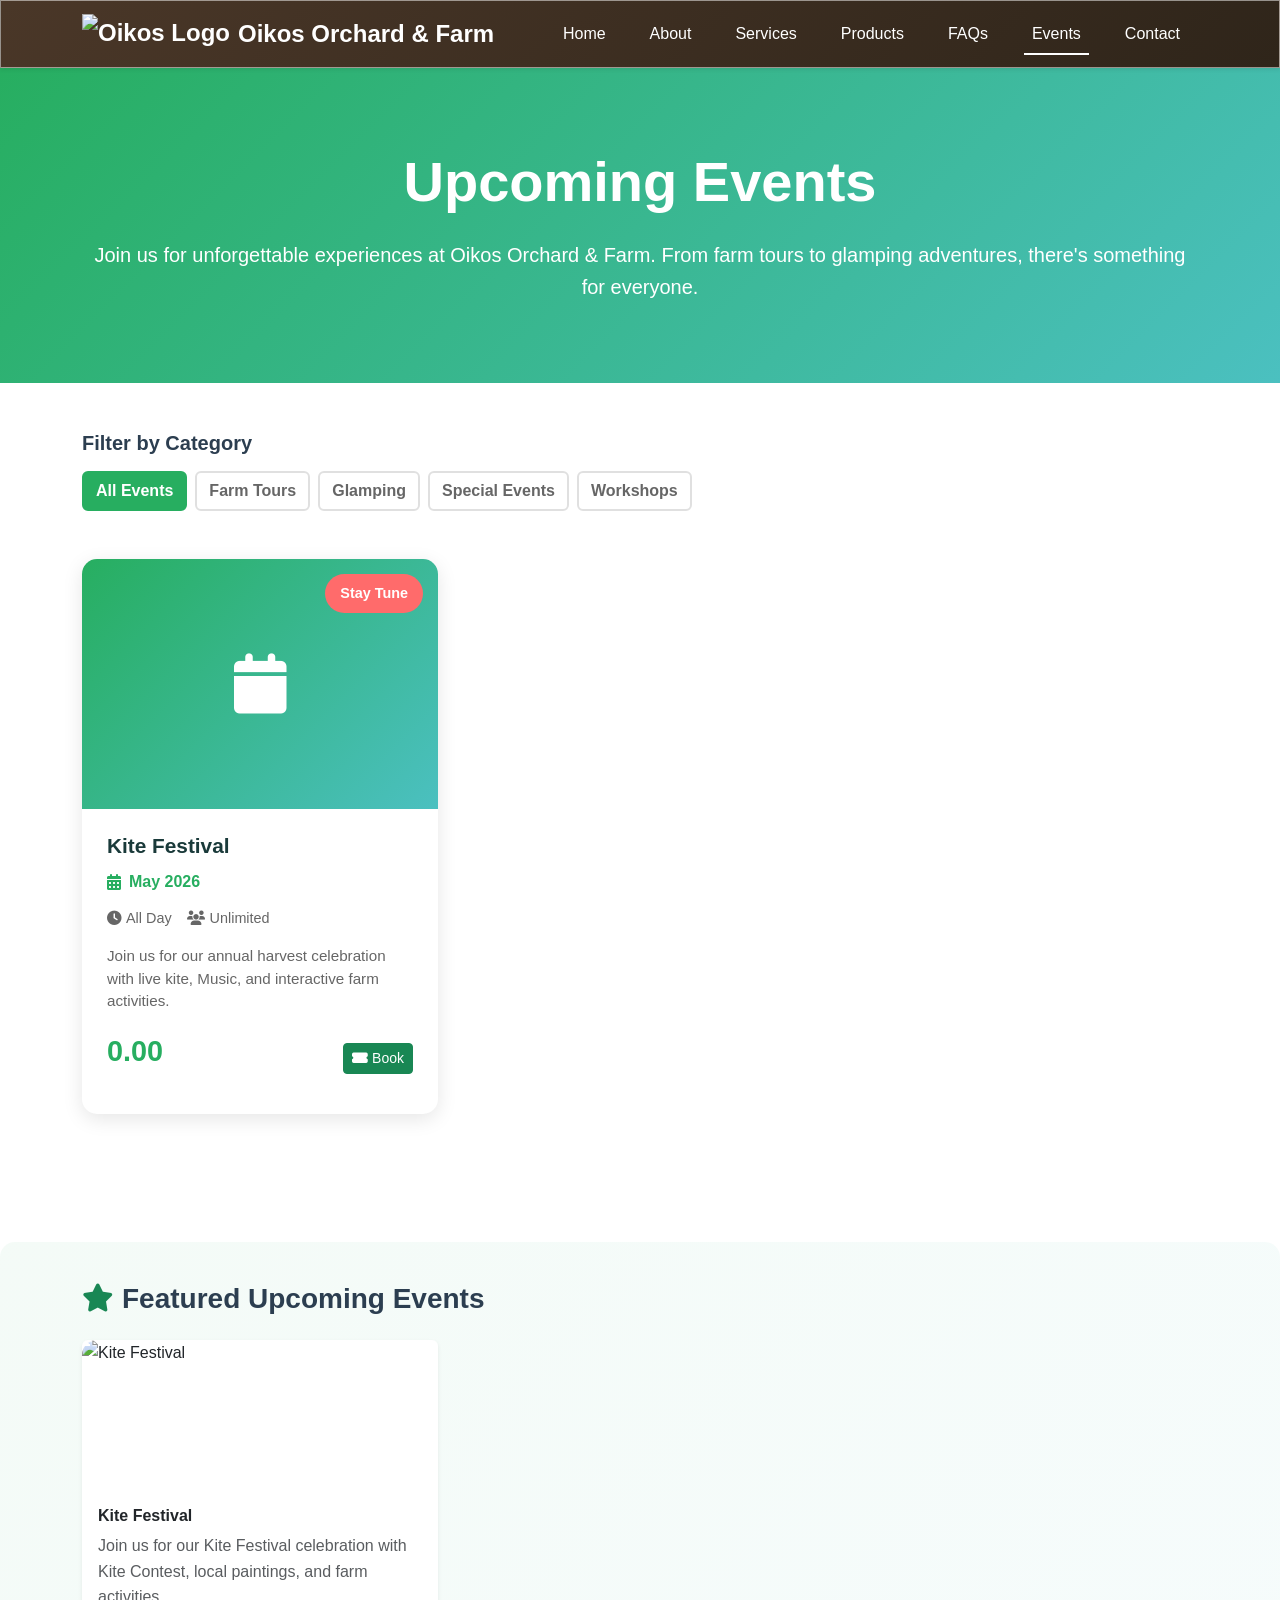
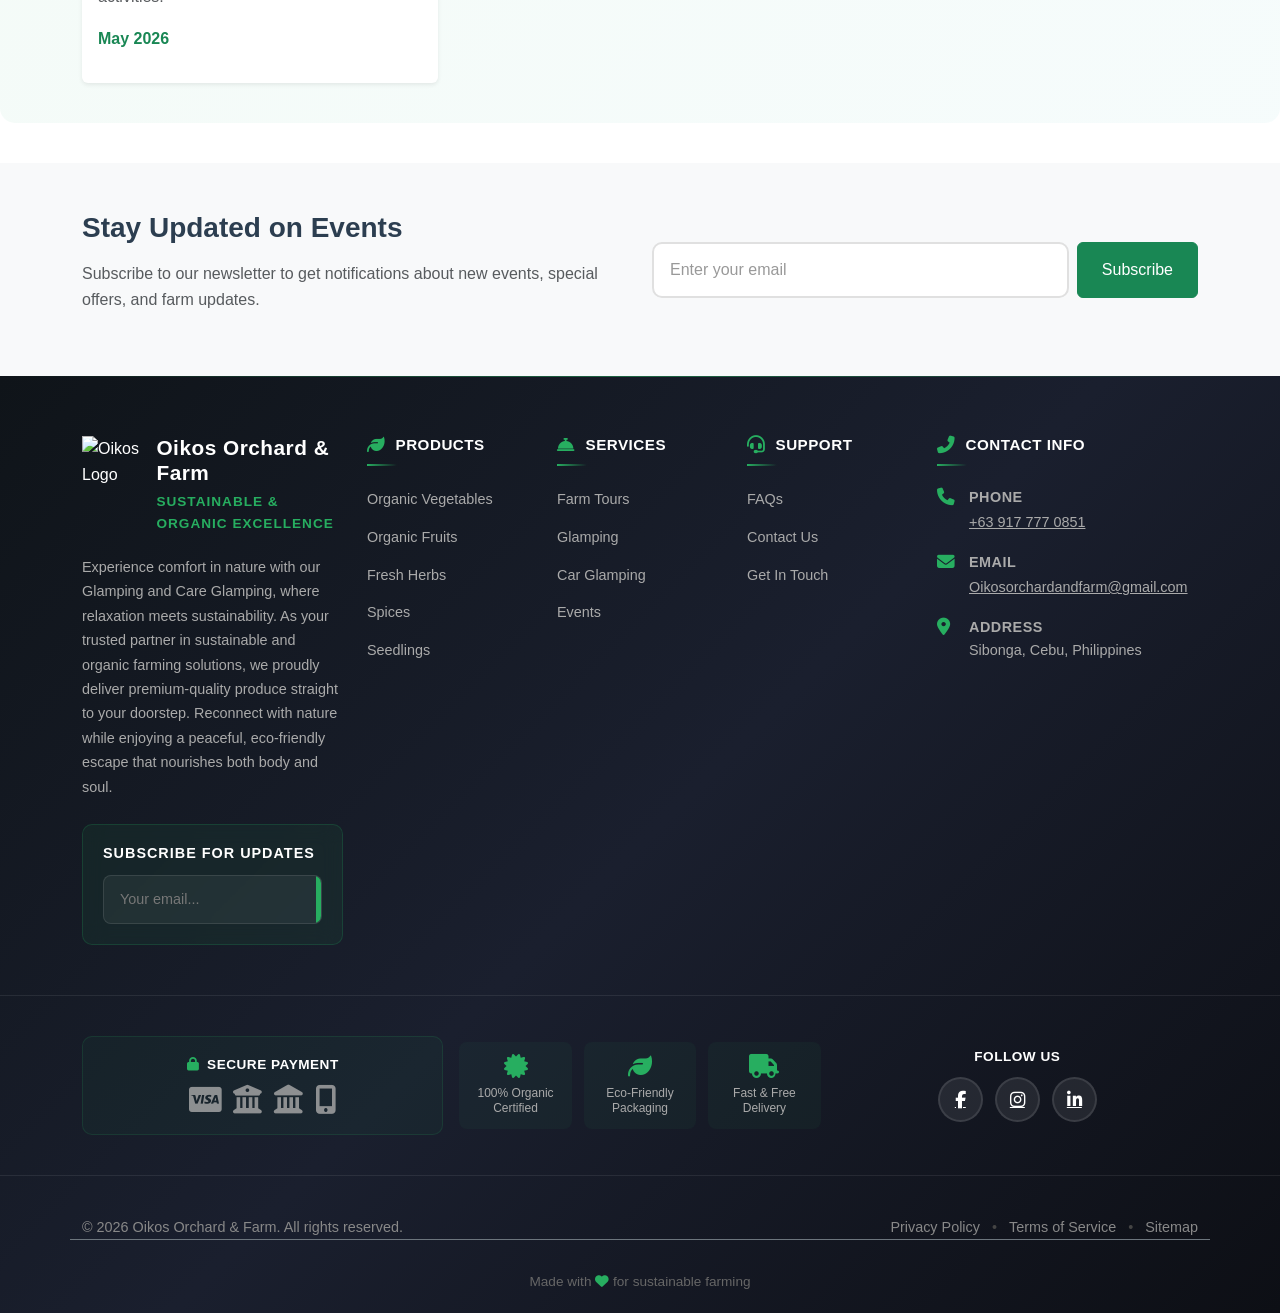
==== Events.html @ cdf8341c "Update: Display actual image in kite festival event card instead of gradient" ====
<!DOCTYPE html>
<html lang="en">
<head>
    <meta charset="UTF-8">
    <meta name="viewport" content="width=device-width, initial-scale=1.0">
    <title>Events - Oikos Orchard & Farm</title>
    
    <!-- Favicon -->
    <link rel="icon" type="image/png" href="./assets/images/OikosOF.png"/>
    <link href="https://cdnjs.cloudflare.com/ajax/libs/bootstrap/5.3.0/css/bootstrap.min.css" rel="stylesheet">
    <link rel="stylesheet" href="https://cdnjs.cloudflare.com/ajax/libs/font-awesome/6.4.0/css/all.min.css">
    <link rel="stylesheet" href="assets/css/styles.css">
    <style>
        .events-hero {
            background: linear-gradient(135deg, #27ae60 0%, #4bc0c0 100%);
            color: white;
            padding: 80px 0;
            text-align: center;
        }
        .event-card {
            border: none;
            border-radius: 15px;
            overflow: hidden;
            box-shadow: 0 5px 20px rgba(0, 0, 0, 0.1);
            transition: transform 0.3s ease, box-shadow 0.3s ease;
            height: 100%;
        }
        .event-card:hover {
            transform: translateY(-10px);
            box-shadow: 0 15px 40px rgba(0, 0, 0, 0.15);
        }
        .event-image {
            height: 250px;
            overflow: hidden;
            position: relative;
            background: linear-gradient(135deg, #27ae60 0%, #4bc0c0 100%);
            display: flex;
            align-items: center;
            justify-content: center;
            color: white;
            font-size: 60px;
        }
        .event-badge {
            position: absolute;
            top: 15px;
            right: 15px;
            background: #ff6b6b;
            color: white;
            padding: 8px 15px;
            border-radius: 20px;
            font-size: 0.9rem;
            font-weight: 600;
        }
        .event-content {
            padding: 25px;
        }
        .event-title {
            font-size: 1.3rem;
            font-weight: 700;
            color: #1a3a3a;
            margin-bottom: 10px;
        }
        .event-date {
            display: flex;
            align-items: center;
            gap: 8px;
            color: #27ae60;
            font-weight: 600;
            margin-bottom: 12px;
        }
        .event-description {
            color: #666;
            font-size: 0.95rem;
            margin-bottom: 15px;
            line-height: 1.5;
        }
        .event-price {
            font-size: 1.8rem;
            font-weight: 700;
            color: #27ae60;
            margin-bottom: 15px;
        }
        .event-details {
            display: flex;
            gap: 15px;
            font-size: 0.9rem;
            color: #666;
            margin-bottom: 15px;
            flex-wrap: wrap;
        }
        .event-detail-item {
            display: flex;
            align-items: center;
            gap: 5px;
        }
        .filter-btn {
            border: 2px solid #e0e0e0;
            color: #666;
            font-weight: 600;
            transition: all 0.3s ease;
        }
        .filter-btn.active {
            background: #27ae60;
            border-color: #27ae60;
            color: white;
        }
        .filter-btn:hover {
            border-color: #27ae60;
            color: #27ae60;
        }
        .events-container {
            margin: 40px 0;
        }
        .no-events {
            text-align: center;
            padding: 60px 20px;
            color: #999;
        }
        .upcoming-section {
            background: linear-gradient(135deg, rgba(39, 174, 96, 0.05) 0%, rgba(75, 192, 192, 0.05) 100%);
            padding: 40px;
            border-radius: 15px;
            margin: 40px 0;
        }
    </style>
</head>
<body>
    <!-- Navigation -->
    <nav class="navbar navbar-expand-lg navbar-light sticky-top shadow-sm" style="background: rgba(255, 255, 255, 0.5); backdrop-filter: blur(15px); -webkit-backdrop-filter: blur(15px); border: 1px solid rgba(255, 255, 255, 0.5); box-shadow: 0 4px 20px rgba(0, 0, 0, 0.1);">
        <div class="container">
            <a class="navbar-brand fw-bold" href="./index.html">
                <img src="assets/images/OikosOF.png" alt="Oikos Logo" class="navbar-logo me-2" style="height: 40px;">Oikos Orchard & Farm
            </a>
            <button class="navbar-toggler" type="button" data-bs-toggle="collapse" data-bs-target="#navbarNav">
                <span class="navbar-toggler-icon"></span>
            </button>
            <div class="collapse navbar-collapse" id="navbarNav">
                <ul class="navbar-nav ms-auto">
                    <li class="nav-item"><a class="nav-link" href="./index.html#home">Home</a></li>
                    <li class="nav-item"><a class="nav-link" href="./index.html#about">About</a></li>
                    <li class="nav-item"><a class="nav-link" href="./index.html#services">Services</a></li>
                    <li class="nav-item"><a class="nav-link" href="./index.html#products">Products</a></li>
                    <li class="nav-item"><a class="nav-link" href="./FAQs.html">FAQs</a></li>
                    <li class="nav-item"><a class="nav-link active" href="./Events.html">Events</a></li>
                    <li class="nav-item"><a class="nav-link" href="./index.html#contact">Contact</a></li>
                </ul>
            </div>
        </div>
    </nav>

    <!-- Hero Section -->
    <section class="events-hero">
        <div class="container">
            <h1 class="display-4 fw-bold mb-4">Upcoming Events</h1>
            <p class="lead mb-0">Join us for unforgettable experiences at Oikos Orchard & Farm. From farm tours to glamping adventures, there's something for everyone.</p>
        </div>
    </section>

    <!-- Main Content -->
    <div class="container py-5">
        <!-- Filter Section -->
        <div class="mb-5">
            <h5 class="mb-3 fw-bold">Filter by Category</h5>
            <div class="d-flex gap-2 flex-wrap">
                <button class="btn filter-btn active" onclick="filterEvents('all')">All Events</button>
                <button class="btn filter-btn" onclick="filterEvents('farm-tour')">Farm Tours</button>
                <button class="btn filter-btn" onclick="filterEvents('glamping')">Glamping</button>
                <button class="btn filter-btn" onclick="filterEvents('special')">Special Events</button>
                <button class="btn filter-btn" onclick="filterEvents('workshop')">Workshops</button>
            </div>
        </div>

        <!-- Events Grid -->
        <div class="events-container">
            <div class="row g-4" id="eventsContainer">
                <!-- Event Cards will be generated here -->
            </div>
        </div>
    </div>

    <!-- Upcoming Highlights -->
    <section class="upcoming-section">
        <div class="container">
            <h3 class="fw-bold mb-4"><i class="fas fa-star text-success me-2"></i>Featured Upcoming Events</h3>
            <div class="row g-4">
                <div class="col-md-4">
                    <div class="card h-100 border-0 shadow-sm">
                        <img src="./assets/images/EventImage/Kite.jpg" alt="Kite Festival" style="width: 100%; height: 150px; object-fit: cover; border-radius: 15px 15px 0 0;">
                        <div class="card-body">
                            <h6 class="card-title fw-bold">Kite Festival</h6>
                            <p class="card-text text-muted">Join us for our Kite Festival celebration with Kite Contest, local paintings, and farm activities.</p>
                            <p class="text-success fw-bold">May 2026</p>
                        </div>
                    </div>
                </div>
    </section>

    <!-- Newsletter Section -->
    <section class="py-5 bg-light">
        <div class="container">
            <div class="row align-items-center">
                <div class="col-lg-6 mb-4 mb-lg-0">
                    <h3 class="fw-bold mb-3">Stay Updated on Events</h3>
                    <p class="text-muted">Subscribe to our newsletter to get notifications about new events, special offers, and farm updates.</p>
                </div>
                <div class="col-lg-6">
                    <form id="newsLetterForm" class="d-flex gap-2">
                        <input type="email" class="form-control" placeholder="Enter your email" required>
                        <button type="submit" class="btn btn-success px-4">Subscribe</button>
                    </form>
                </div>
            </div>
        </div>
    </section>

    <!-- Footer -->
    <footer class="modern-footer">
        <!-- Top Footer Section -->
        <div class="footer-top">
            <div class="container">
                <div class="row g-4">
                    <!-- Brand Section -->
                    <div class="col-lg-3 col-md-6">
                        <div class="footer-brand-section">
                            <div class="footer-brand">
                                <img src="assets/images/OikosOF.png" alt="Oikos Logo" class="footer-logo">
                                <div>
                                    <h5 class="footer-brand-name">Oikos Orchard & Farm</h5>
                                    <p class="footer-tagline">Sustainable & Organic Excellence</p>
                                </div>
                            </div>
                            <p class="footer-description">Experience comfort in nature with our Glamping and Care Glamping, where relaxation meets sustainability.
As your trusted partner in sustainable and organic farming solutions, we proudly deliver premium-quality produce straight to your doorstep.
Reconnect with nature while enjoying a peaceful, eco-friendly escape that nourishes both body and soul.</p>
                            
                            <!-- Newsletter -->
                            <div class="newsletter-section">
                                <h6 class="newsletter-title">Subscribe for Updates</h6>
                                <form class="newsletter-form" id="footerNewsletterForm">
                                    <label for="footerNewsletterEmail" class="visually-hidden">Email Address</label>
                                    <input type="email" id="footerNewsletterEmail" name="email" placeholder="Your email..." autocomplete="email" required>
                                    <button type="submit"><i class="fas fa-paper-plane"></i></button>
                                </form>
                            </div>
                        </div>
                    </div>

                    <!-- Products Section -->
                    <div class="col-lg-2 col-md-6">
                        <div class="footer-column">
                            <h6 class="footer-column-title">
                                <i class="fas fa-leaf"></i> Products
                            </h6>
                            <ul class="footer-links">
                                <li><a href="./index.html#products">Organic Vegetables</a></li>
                                <li><a href="./index.html#products">Organic Fruits</a></li>
                                <li><a href="./index.html#products">Fresh Herbs</a></li>
                                <li><a href="./index.html#products">Spices</a></li>
                                <li><a href="./index.html#products">Seedlings</a></li>
                            </ul>
                        </div>
                    </div>

                    <!-- Services Section -->
                    <div class="col-lg-2 col-md-6">
                        <div class="footer-column">
                            <h6 class="footer-column-title">
                                <i class="fas fa-concierge-bell"></i> Services
                            </h6>
                            <ul class="footer-links">
                                <li><a href="./index.html#services">Farm Tours</a></li>
                                <li><a href="./index.html#services">Glamping</a></li>
                                <li><a href="./index.html#services">Car Glamping</a></li>
                                <li><a href="./Events.html">Events</a></li>
                            </ul>
                        </div>
                    </div>

                    <!-- Support Section -->
                    <div class="col-lg-2 col-md-6">
                        <div class="footer-column">
                            <h6 class="footer-column-title">
                                <i class="fas fa-headset"></i> Support
                            </h6>
                            <ul class="footer-links">
                                <li><a href="./FAQs.html">FAQs</a></li>
                                <li><a href="./index.html#contact">Contact Us</a></li>
                                <li><a href="./index.html#contact">Get In Touch</a></li>
                            </ul>
                        </div>
                    </div>

                    <!-- Contact Section -->
                    <div class="col-lg-3 col-md-6">
                        <div class="footer-column">
                            <h6 class="footer-column-title">
                                <i class="fas fa-phone-alt"></i> Contact Info
                            </h6>
                            <div class="contact-info-block">
                                <div class="contact-item">
                                    <i class="fas fa-phone"></i>
                                    <div>
                                        <p class="contact-label">Phone</p>
                                        <a href="tel:+639177770851">+63 917 777 0851</a>
                                    </div>
                                </div>
                                <div class="contact-item">
                                    <i class="fas fa-envelope"></i>
                                    <div>
                                        <p class="contact-label">Email</p>
                                        <a href="mailto:Oikosorchardandfarm@gmail.com">Oikosorchardandfarm@gmail.com</a>
                                    </div>
                                </div>
                                <div class="contact-item">
                                    <i class="fas fa-map-marker-alt"></i>
                                    <div>
                                        <p class="contact-label">Address</p>
                                        <p>Sibonga, Cebu, Philippines</p>
                                    </div>
                                </div>
                            </div>
                        </div>
                    </div>
                </div>
            </div>
        </div>

        <!-- Middle Footer Section -->
        <div class="footer-middle">
            <div class="container">
                <div class="row g-3 align-items-center">
                    <!-- Payment Methods -->
                    <div class="col-md-4">
                        <div class="payment-section">
                            <h6 class="payment-title">
                                <i class="fas fa-lock"></i> Secure Payment
                            </h6>
                            <div class="payment-methods">
                                <i class="fab fa-cc-visa" title="Visa"></i>
                                <i class="fas fa-university" title="China Bank"></i>
                                <i class="fas fa-landmark" title="PNB"></i>
                                <i class="fas fa-mobile-alt" title="GCash"></i>
                            </div>
                        </div>
                    </div>

                    <!-- Trust Badges -->
                    <div class="col-md-4">
                        <div class="trust-section">
                            <div class="trust-badge">
                                <i class="fas fa-certificate"></i>
                                <p>100% Organic<br>Certified</p>
                            </div>
                            <div class="trust-badge">
                                <i class="fas fa-leaf"></i>
                                <p>Eco-Friendly<br>Packaging</p>
                            </div>
                            <div class="trust-badge">
                                <i class="fas fa-truck"></i>
                                <p>Fast & Free<br>Delivery</p>
                            </div>
                        </div>
                    </div>

                    <!-- Social Links -->
                    <div class="col-md-4">
                        <div class="social-section">
                            <h6 class="social-title">Follow Us</h6>
                            <div class="social-links-modern">
                                <a href="https://www.facebook.com/profile.php?id=100083203516620" title="Facebook" class="social-link facebook">
                                    <i class="fab fa-facebook-f"></i>
                                </a>
                                <a href="https://www.instagram.com/oiko.sorchardandfarm/" title="Instagram" class="social-link instagram">
                                    <i class="fab fa-instagram"></i>
                                </a>
                                <a href="https://www.linkedin.com/in/oikosorchard-andfarm-680b713aa/" title="LinkedIn" class="social-link linkedin">
                                    <i class="fab fa-linkedin-in"></i>
                                </a>
                            </div>
                        </div>
                    </div>
                </div>
            </div>
        </div>

        <!-- Bottom Footer Section -->
        <div class="footer-bottom">
            <div class="container">
                <div class="row align-items-center">
                    <div class="col-md-6">
                        <p class="footer-copyright">&copy; 2026 Oikos Orchard & Farm. All rights reserved.</p>
                    </div>
                    <div class="col-md-6 text-md-end">
                        <div class="footer-bottom-links">
                            <a href="./index.html">Privacy Policy</a>
                            <span class="divider">•</span>
                            <a href="./index.html">Terms of Service</a>
                            <span class="divider">•</span>
                            <a href="./index.html">Sitemap</a>
                        </div>
                    </div>
                </div>
                <div class="row">
                    <div class="col-12 text-center pt-3 border-top border-secondary">
                        <p class="footer-message">Made with <i class="fas fa-heart"></i> for sustainable farming</p>
                    </div>
                </div>
            </div>
        </div>
    </footer>

    <script src="https://cdnjs.cloudflare.com/ajax/libs/bootstrap/5.3.0/js/bootstrap.bundle.min.js"></script>
    <script>
        // Event data
        const events = [
          
            {
                id: 1,
                title: "Kite Festival",
                category: "special",
                date: "May 2026",
                time: "All Day",
                price: "0.00",
                capacity: "Unlimited",
                description: "Join us for our annual harvest celebration with live kite, Music, and interactive farm activities.",
                icon: "fas fa-calendar",
                badge: "Stay Tune"
            },
        ];

        let currentFilter = 'all';

        function renderEvents(filter = 'all') {
            const container = document.getElementById('eventsContainer');
            let filteredEvents = events;

            if (filter !== 'all') {
                filteredEvents = events.filter(event => event.category === filter);
            }

            if (filteredEvents.length === 0) {
                container.innerHTML = '<div class="col-12"><div class="no-events"><p>No events found in this category.</p></div></div>';
                return;
            }

            container.innerHTML = filteredEvents.map(event => `
                <div class="col-md-6 col-lg-4">
                    <div class="card event-card">
                        <div class="event-image">
                            <i class="${event.icon}"></i>
                            <span class="event-badge">${event.badge}</span>
                        </div>
                        <div class="event-content">
                            <h5 class="event-title">${event.title}</h5>
                            <div class="event-date">
                                <i class="fas fa-calendar-alt"></i>
                                ${event.date}
                            </div>
                            <div class="event-details">
                                <span class="event-detail-item">
                                    <i class="fas fa-clock"></i>${event.time}
                                </span>
                                <span class="event-detail-item">
                                    <i class="fas fa-users"></i>${event.capacity}
                                </span>
                            </div>
                            <p class="event-description">${event.description}</p>
                            <div class="d-flex justify-content-between align-items-center">
                                <div class="event-price">${event.price}</div>
                                <button class="btn btn-success btn-sm" onclick="bookEvent(${event.id})">
                                    <i class="fas fa-ticket-alt me-1"></i>Book
                                </button>
                            </div>
                        </div>
                    </div>
                </div>
            `).join('');
        }

        function filterEvents(category) {
            currentFilter = category;
            document.querySelectorAll('.filter-btn').forEach(btn => btn.classList.remove('active'));
            event.target.classList.add('active');
            renderEvents(category);
        }

        // Local PHP endpoint for calendar availability
        const CALENDAR_CHECK_URL = './api/check-calendar.php';
        let unavailableDates = [];
        let lastFetchTime = 0;
        const CACHE_DURATION = 1800000; // 30 minutes

        // Fetch unavailable dates from local PHP or JSON fallback
        async function fetchUnavailableDates() {
            const now = Date.now();
            if (unavailableDates.length > 0 && (now - lastFetchTime) < CACHE_DURATION) {
                return unavailableDates;
            }

            try {
                // Try PHP endpoint first
                const phpResponse = await fetch(CALENDAR_CHECK_URL, {
                    method: 'GET',
                    headers: { 'Content-Type': 'application/json' }
                });
                
                const phpContentType = phpResponse.headers.get('content-type');
                
                // If PHP isn't executing, use JSON fallback
                if (phpContentType && phpContentType.includes('application/x-httpd-php')) {
                    console.warn('⚠️ PHP not executing, using JSON fallback');
                    return await fetchCalendarFromJSON();
                }
                
                if (!phpResponse.ok) {
                    throw new Error(`HTTP Error: ${phpResponse.status}`);
                }
                
                if (!phpContentType || !phpContentType.includes('application/json')) {
                    console.warn(`⚠️ Unexpected content type: ${phpContentType}, trying JSON fallback`);
                    return await fetchCalendarFromJSON();
                }
                
                const data = await phpResponse.json();
                
                if (data.success && data.unavailableDates && Array.isArray(data.unavailableDates)) {
                    unavailableDates = data.unavailableDates;
                    lastFetchTime = now;
                    console.log('✅ Calendar dates updated from PHP:', unavailableDates);
                    return unavailableDates;
                }
            } catch (error) {
                console.warn('⚠️ PHP endpoint failed, trying JSON fallback:', error.message);
            }
            
            return await fetchCalendarFromJSON();
        }
        
        async function fetchCalendarFromJSON() {
            try {
                const response = await fetch('./api/calendar-data.json', {
                    method: 'GET',
                    headers: { 'Content-Type': 'application/json' }
                });
                
                if (!response.ok) {
                    throw new Error(`HTTP Error: ${response.status}`);
                }
                
                const data = await response.json();
                
                if (data.success && data.unavailableDates && Array.isArray(data.unavailableDates)) {
                    unavailableDates = data.unavailableDates;
                    lastFetchTime = Date.now();
                    console.log('✅ Calendar dates loaded from JSON:', unavailableDates);
                    return unavailableDates;
                }
            } catch (error) {
                console.error('❌ Error loading calendar from JSON:', error.message);
            }
            
            return unavailableDates;
        }

        // Check if event dates are available
        function areEventDatesAvailable(eventDates) {
            return eventDates.every(dateStr => !unavailableDates.includes(dateStr));
        }

        async function bookEvent(eventId) {
            const event = events.find(e => e.id === eventId);
            if (!event) return;

            // Fetch latest calendar data
            await fetchUnavailableDates();

            // Check availability
            if (!areEventDatesAvailable(event.dates)) {
                alert(`❌ Not Available\n\nSorry, "${event.title}" is not available on the requested dates.\n\nPlease:\n1. Check other event dates\n2. Or contact us at:\n   Phone: +63 917 777 0851\n   Email: oikosorchardandfarm2@gmail.com`);
                return;
            }

            alert(`✅ Available!\n\n"${event.title}" is available.\n\nPlease contact us to complete your booking:\n\nPhone: +63 917 777 0851\nEmail: oikosorchardandfarm2@gmail.com\n\nDates: ${event.dates.join(', ')}`);
        }

        // Initial render
        document.addEventListener('DOMContentLoaded', function() {
            renderEvents();
            
            // Fetch calendar availability on page load
            fetchUnavailableDates();
            
            // Refresh calendar data every 30 minutes
            setInterval(fetchUnavailableDates, CACHE_DURATION);
            
            // Newsletter form
            document.getElementById('newsLetterForm').addEventListener('submit', function(e) {
                e.preventDefault();
                alert('Thank you for subscribing! You will receive event updates at your email.');
                this.reset();
            });
        });
    </script>
</body>
</html>
---- assets/css/styles.css ----
/* ================================
   GENERAL STYLES
   ================================ */

:root {
    --primary-green: #27ae60;
    --dark-green: #1e8449;
    --light-green: #d5f4e6;
    --text-dark: #2c3e50;
    --text-muted: #7f8c8d;
    --bg-light: #f8f9fa;
}

* {
    margin: 0;
    padding: 0;
    box-sizing: border-box;
}

html {
    scroll-behavior: smooth;
}

body {
    font-family: 'Segoe UI', Tahoma, Geneva, Verdana, sans-serif;
    color: var(--text-dark);
    line-height: 1.6;
}

/* ================================
   NAVBAR STYLES
   ================================ */

.navbar {
    background: linear-gradient(135deg, #4A3728 0%, #2F251A 100%) !important;
    border-bottom: 2px solid var(--light-green);
}

.navbar-brand {
    font-size: 1.5rem;
    color: white !important;
    transition: all 0.3s ease;
    display: flex;
    align-items: center;
}

.navbar-logo {
    height: 50px;
    width: auto;
    object-fit: contain;
}

.footer-logo {
    height: 30px;
    width: auto;
    object-fit: contain;
    vertical-align: middle;
}

.navbar-brand:hover {
    transform: translateX(5px);
}

.navbar-nav .nav-link {
    margin: 0 10px;
    font-weight: 500;
    transition: all 0.3s ease;
    position: relative;
    color: white !important;
}

.navbar-nav .nav-link:after {
    content: '';
    position: absolute;
    bottom: 0;
    left: 0;
    width: 0;
    height: 2px;
    background: white;
    transition: width 0.3s ease;
}

.navbar-nav .nav-link:hover:after,
.navbar-nav .nav-link.active:after {
    width: 100%;
}

.navbar-nav {
    gap: 0.5rem;
}

.navbar-nav .nav-item {
    position: relative;
}

.navbar-nav .nav-link:hover {
    color: #FFD700 !important;
}

/* Isolated Language Dropdown */
.navbar-nav .nav-item.dropdown {
    position: relative;
    z-index: 1000;
    pointer-events: auto;
}

.navbar-nav .nav-item.dropdown .nav-link {
    position: relative;
    z-index: 1000;
    pointer-events: auto;
}

/* ================================
   LANGUAGE SELECTOR
   ================================ */

.navbar-nav .dropdown-toggle::after {
    display: none;
}

.navbar-nav .dropdown-toggle::before {
    content: '';
    display: inline-block;
    width: 0.3em;
    height: 0.3em;
    border-radius: 50%;
    background: #FFD700;
    margin-left: 0.5em;
    vertical-align: 0.125em;
}

.language-menu {
    background: linear-gradient(135deg, rgba(255, 255, 255, 0.98), rgba(255, 255, 255, 1));
    border: 1px solid rgba(39, 174, 96, 0.2);
    border-radius: 12px;
    box-shadow: 0 15px 40px rgba(0, 0, 0, 0.15);
    backdrop-filter: blur(10px);
    padding: 0;
    min-width: 300px;
    max-width: 380px;
    
    /* Let Bootstrap Popper.js handle positioning */
    transform-origin: top right;
    will-change: transform, opacity;
    
    /* Prevent layout shift */
    transition: opacity 0.3s ease, visibility 0.3s ease;
    
    /* Ensure all clicks work */
    pointer-events: auto;
    z-index: 1050;
}

.language-menu-grid {
    display: flex;
    flex-direction: column;
}

.language-header {
    padding: 16px 20px;
    border-bottom: 1px solid rgba(0, 0, 0, 0.05);
    background: linear-gradient(135deg, rgba(75, 192, 192, 0.05), rgba(39, 174, 96, 0.05));
    position: relative;
    z-index: 10;
}

.language-header h6 {
    font-weight: 700;
    color: var(--text-dark);
    margin-bottom: 4px;
    font-size: 0.95rem;
}

.language-header .btn-close {
    position: relative;
    z-index: 20;
    opacity: 0.7;
    transition: all 0.3s ease;
    cursor: pointer;
    pointer-events: auto !important;
    padding: 4px;
    width: 28px;
    height: 28px;
    display: flex;
    align-items: center;
    justify-content: center;
    border: none;
    background: transparent;
    margin: 0;
    flex-shrink: 0;
}

.language-header .btn-close:hover {
    opacity: 1;
    transform: scale(1.2) rotate(90deg);
}

.language-header .btn-close:active {
    opacity: 0.8;
    transform: scale(0.95);
}

.language-header small {
    color: #7f8c8d;
    font-size: 0.75rem;
    text-transform: uppercase;
    letter-spacing: 0.5px;
}

.language-header .btn-close {
    opacity: 0.7;
    transition: all 0.3s ease;
}

.language-header .btn-close:hover {
    opacity: 1;
    transform: scale(1.1);
}

.language-section {
    display: grid;
    grid-template-columns: repeat(3, 1fr);
    gap: 8px;
    padding: 12px 16px;
    pointer-events: auto;
}

.recommended-languages {
    grid-template-columns: repeat(3, 1fr);
    pointer-events: auto;
}

.language-section-header {
    padding: 8px 20px 4px;
    background: rgba(0, 0, 0, 0.02);
    pointer-events: auto;
}

.language-section-header small {
    color: #7f8c8d;
    font-size: 0.75rem;
    text-transform: uppercase;
    letter-spacing: 0.5px;
    font-weight: 600;
    pointer-events: auto;
}

.all-languages {
    display: grid;
    pointer-events: auto;
    grid-template-columns: repeat(3, 1fr);
    gap: 8px;
    padding: 12px 16px;
}

.lang-column {
    display: flex;
    flex-direction: column;
    gap: 6px;
    pointer-events: auto;
}

.lang-option {
    display: flex;
    align-items: center;
    gap: 10px;
    padding: 10px 12px;
    color: var(--text-dark);
    text-decoration: none;
    border-radius: 8px;
    transition: all 0.3s ease;
    cursor: pointer;
    font-size: 0.9rem;
    font-weight: 500;
    border: 1px solid transparent;
    background-color: transparent !important;
    outline: none;
    pointer-events: auto;
    z-index: 5;
}

.lang-option:link,
.lang-option:visited {
    color: var(--text-dark);
    text-decoration: none;
}

.lang-option:active {
    background-color: transparent !important;
}

.lang-option:hover {
    background: linear-gradient(135deg, rgba(75, 192, 192, 0.15), rgba(39, 174, 96, 0.15));
    color: var(--primary-green);
    border-color: rgba(39, 174, 96, 0.3);
    transform: translateX(2px);
    text-decoration: none;
}

.lang-flag {
    font-size: 1.4rem;
    min-width: 28px;
    text-align: center;
    transition: transform 0.3s ease;
}

.lang-option:hover .lang-flag {
    transform: scale(1.2) rotate(5deg);
}

.lang-name {
    flex: 1;
    white-space: nowrap;
    overflow: hidden;
    text-overflow: ellipsis;
}

.language-menu .dropdown-item {
    padding: 10px 20px;
    color: var(--text-dark);
    font-weight: 500;
    transition: all 0.3s ease;
    border-radius: 8px;
    margin: 3px 8px;
    cursor: pointer;
    border-left: 3px solid transparent;
}

.language-menu .dropdown-item:hover {
    background: linear-gradient(135deg, var(--primary-green), #20c997);
    color: #fff;
    transform: translateX(5px);
}

.language-menu .dropdown-item i {
    min-width: 20px;
    text-align: center;
    transition: transform 0.3s ease;
}

.language-menu .dropdown-item:hover i {
    transform: rotate(10deg) scale(1.1);
}

#currentLanguage {
    font-weight: 700;
    text-transform: uppercase;
    letter-spacing: 0.5px;
}

/* Mobile responsive language menu */
@media (max-width: 768px) {
    .navbar-nav .dropdown-toggle::before {
        width: 0.25em;
        height: 0.25em;
    }
    
    .language-menu {
        min-width: 130px;
    }
    
    .language-menu .dropdown-item {
        padding: 8px 15px;
        font-size: 0.9rem;
    }
}

/* ================================
   HERO SECTION
   ================================ */

.hero-section {
    min-height: 100vh;
    background: linear-gradient(135deg, var(--primary-green) 0%, var(--dark-green) 100%);
    display: flex;
    align-items: center;
    position: relative;
    overflow: hidden;
}

.hero-section::before {
    content: '';
    position: absolute;
    top: 0;
    left: 0;
    right: 0;
    bottom: 0;
    background-image: url('data:image/svg+xml,<svg xmlns="http://www.w3.org/2000/svg" viewBox="0 0 1440 600"><defs><linearGradient id="hillGrad1" x1="0%25" y1="0%25" x2="0%25" y2="100%25"><stop offset="0%25" style="stop-color:rgba(255,255,255,0.15);stop-opacity:1" /><stop offset="100%25" style="stop-color:rgba(255,255,255,0.05);stop-opacity:1" /></linearGradient><linearGradient id="hillGrad2" x1="0%25" y1="0%25" x2="0%25" y2="100%25"><stop offset="0%25" style="stop-color:rgba(255,255,255,0.1);stop-opacity:1" /><stop offset="100%25" style="stop-color:rgba(0,0,0,0.1);stop-opacity:1" /></linearGradient></defs><path d="M0,300 Q360,200 720,300 T1440,300 L1440,600 L0,600 Z" fill="url(%23hillGrad1)"/><path d="M0,350 Q300,250 600,350 T1200,350 T1440,350 L1440,600 L0,600 Z" fill="url(%23hillGrad2)"/><path d="M0,400 Q200,300 400,400 Q600,500 800,400 Q1000,300 1200,400 Q1300,450 1440,400 L1440,600 L0,600 Z" fill="rgba(255,255,255,0.08)"/><g opacity="0.25"><rect x="100" y="320" width="20" height="80" fill="%23654321"/><circle cx="110" cy="320" r="15" fill="%23228B22"/><circle cx="105" cy="310" r="10" fill="%2332CD32"/><circle cx="115" cy="315" r="12" fill="%2332CD32"/></g><g opacity="0.25"><rect x="300" y="340" width="22" height="70" fill="%23654321"/><circle cx="311" cy="340" r="16" fill="%23228B22"/><circle cx="305" cy="328" r="11" fill="%2332CD32"/><circle cx="318" cy="333" r="13" fill="%2332CD32"/></g><g opacity="0.25"><rect x="800" y="280" width="25" height="100" fill="%23654321"/><circle cx="812" cy="280" r="20" fill="%23228B22"/><circle cx="805" cy="265" r="12" fill="%2332CD32"/><circle cx="820" cy="270" r="14" fill="%2332CD32"/><circle cx="815" cy="260" r="10" fill="%2332CD32"/></g><g opacity="0.25"><rect x="1050" y="320" width="24" height="80" fill="%23654321"/><circle cx="1062" cy="320" r="18" fill="%23228B22"/><circle cx="1055" cy="305" r="11" fill="%2332CD32"/><circle cx="1070" cy="310" r="13" fill="%2332CD32"/></g><g opacity="0.2"><line x1="200" y1="420" x2="240" y2="480" stroke="%23DAA520" stroke-width="3"/><line x1="240" y1="420" x2="280" y2="480" stroke="%23DAA520" stroke-width="3"/><line x1="280" y1="420" x2="320" y2="480" stroke="%23DAA520" stroke-width="3"/><line x1="320" y1="420" x2="360" y2="480" stroke="%23DAA520" stroke-width="3"/></g><g opacity="0.2"><line x1="650" y1="380" x2="680" y2="440" stroke="%23DAA520" stroke-width="3"/><line x1="680" y1="380" x2="710" y2="440" stroke="%23DAA520" stroke-width="3"/><line x1="710" y1="380" x2="740" y2="440" stroke="%23DAA520" stroke-width="3"/><line x1="740" y1="380" x2="770" y2="440" stroke="%23DAA520" stroke-width="3"/></g><g opacity="0.2"><line x1="1100" y1="420" x2="1140" y2="480" stroke="%23DAA520" stroke-width="3"/><line x1="1140" y1="420" x2="1180" y2="480" stroke="%23DAA520" stroke-width="3"/><line x1="1180" y1="420" x2="1220" y2="480" stroke="%23DAA520" stroke-width="3"/><line x1="1220" y1="420" x2="1260" y2="480" stroke="%23DAA520" stroke-width="3"/></g></svg>');
    background-repeat: no-repeat;
    background-size: cover;
    background-position: bottom;
}

.hero-section::after {
    content: '';
    position: absolute;
    top: 0;
    left: 0;
    right: 0;
    bottom: 0;
    background: radial-gradient(circle at 20% 50%, rgba(255,255,255,0.1) 0%, transparent 50%),
                radial-gradient(circle at 80% 80%, rgba(255,255,255,0.08) 0%, transparent 50%);
    pointer-events: none;
}

.hero-section h1 {
    font-size: 3.5rem;
    font-weight: 700;
    line-height: 1.2;
    margin-bottom: 1.5rem;
    animation: fadeInDown 0.8s ease;
    position: relative;
    z-index: 1;
}

.hero-section .lead {
    font-size: 1.25rem;
    margin-bottom: 2rem;
    animation: fadeInUp 0.8s ease 0.2s both;
    position: relative;
    z-index: 1;
}

.hero-section .d-flex {
    animation: fadeInUp 0.8s ease 0.4s both;
    position: relative;
    z-index: 1;
}

.hero-image {
    display: flex;
    align-items: center;
    justify-content: center;
    font-size: 15rem;
    color: rgba(255, 255, 255, 0.1);
    animation: float 3s ease-in-out infinite;
}

@keyframes fadeInDown {
    from {
        opacity: 0;
        transform: translateY(-30px);
    }
    to {
        opacity: 1;
        transform: translateY(0);
    }
}

@keyframes fadeInUp {
    from {
        opacity: 0;
        transform: translateY(30px);
    }
    to {
        opacity: 1;
        transform: translateY(0);
    }
}

@keyframes float {
    0%, 100% {
        transform: translateY(0px);
    }
    50% {
        transform: translateY(-20px);
    }
}

.hero-section .btn {
    padding: 12px 35px;
    font-size: 1.1rem;
    border-radius: 50px;
    font-weight: 600;
    transition: all 0.3s ease;
    border: none;
}

.hero-section .btn-success {
    background-color: #fff;
    color: var(--primary-green);
}

.hero-section .btn-success:hover {
    background-color: var(--light-green);
    transform: translateY(-3px);
    box-shadow: 0 10px 25px rgba(0, 0, 0, 0.2);
}

.hero-section .btn-outline-light {
    color: #fff;
    border: 2px solid #fff;
}

.hero-section .btn-outline-light:hover {
    background-color: rgba(255, 255, 255, 0.1);
    transform: translateY(-3px);
}

/* ================================
   SECTION STYLES
   ================================ */

section {
    position: relative;
}

.section-title {
    font-size: 2.5rem;
    font-weight: 700;
    color: var(--text-dark);
    margin-bottom: 1rem;
    position: relative;
    display: inline-block;
    width: 100%;
    text-align: center;
}

.section-title::after {
    content: '';
    display: block;
    width: 80px;
    height: 4px;
    background: var(--primary-green);
    margin: 1rem auto 0;
    border-radius: 2px;
}

/* ================================
   ABOUT SECTION
   ================================ */

#about {
    background: #fff;
    padding: 80px 0;
}

#about .about-image {
    display: flex;
    align-items: center;
    justify-content: center;
    font-size: 12rem;
    color: var(--light-green);
}

#about h2 {
    color: var(--text-dark);
    margin-bottom: 1.5rem;
    font-weight: 700;
}

#about p {
    font-size: 1rem;
    line-height: 1.8;
}

#about ul li {
    font-size: 1.05rem;
    margin-bottom: 0.8rem;
    color: var(--text-dark);
    transition: all 0.3s ease;
}

#about ul li:hover {
    padding-left: 10px;
}

/* ================================
   SERVICES SECTION
   ================================ */

#services {
    padding: 80px 0;
}

.service-card {
    background: #fff;
    padding: 40px 30px;
    border-radius: 10px;
    text-align: center;
    transition: all 0.3s ease;
    box-shadow: 0 5px 15px rgba(0, 0, 0, 0.08);
    border: 2px solid transparent;
}

.service-card:hover {
    transform: translateY(-10px);
    box-shadow: 0 15px 35px rgba(39, 174, 96, 0.2);
    border-color: var(--primary-green);
}

.service-icon {
    display: inline-flex;
    align-items: center;
    justify-content: center;
    width: 100%;
    height: 200px;
    background: var(--light-green);
    border-radius: 8px;
    font-size: 2rem;
    color: var(--primary-green);
    transition: all 0.3s ease;
    overflow: hidden;
}

.service-card:hover .service-icon {
    background: var(--primary-green);
    color: #fff;
    transform: scale(1.1);
}

.service-card h5 {
    color: var(--text-dark);
    font-weight: 700;
    margin-bottom: 1rem;
}

.service-card p {
    font-size: 0.95rem;
    line-height: 1.6;
}

/* ================================
   PRODUCTS SECTION
   ================================ */

#products {
    padding: 80px 0;
    background: #fff;
}

.product-card {
    background: #fff;
    border-radius: 10px;
    padding: 30px;
    text-align: center;
    transition: all 0.3s ease;
    box-shadow: 0 5px 15px rgba(0, 0, 0, 0.08);
    border: 2px solid transparent;
}

.product-card:hover {
    transform: translateY(-10px);
    box-shadow: 0 15px 35px rgba(39, 174, 96, 0.2);
    border-color: var(--primary-green);
}

.product-image {
    display: flex;
    align-items: center;
    justify-content: center;
    width: 120px;
    height: 120px;
    background: var(--light-green);
    border-radius: 50%;
    margin: 0 auto 20px;
    font-size: 3.5rem;
    color: var(--primary-green);
    transition: all 0.3s ease;
}

.product-card:hover .product-image {
    background: var(--primary-green);
    color: #fff;
    transform: scale(1.1) rotate(10deg);
}

.product-card h5 {
    color: var(--text-dark);
    font-weight: 700;
    margin-bottom: 1rem;
    font-size: 1.2rem;
}

.product-card p {
    color: var(--text-muted);
    font-size: 0.95rem;
    margin-bottom: 1rem;
    line-height: 1.6;
}

.product-card .price {
    font-size: 1.5rem;
    font-weight: 700;
    color: var(--primary-green);
    margin: 1rem 0;
}

.product-card .btn {
    transition: all 0.3s ease;
    font-weight: 600;
}

.product-card .btn:hover {
    transform: translateY(-3px);
    box-shadow: 0 10px 25px rgba(39, 174, 96, 0.3);
}

/* ================================
   WHY CHOOSE US SECTION
   ================================ */

.why-card {
    background: #fff;
    padding: 30px;
    border-radius: 10px;
    border-left: 4px solid var(--primary-green);
    transition: all 0.3s ease;
    box-shadow: 0 5px 15px rgba(0, 0, 0, 0.08);
}

.why-card:hover {
    transform: translateX(10px);
    box-shadow: 0 15px 35px rgba(39, 174, 96, 0.2);
}

.why-card h5 {
    color: var(--text-dark);
    font-weight: 700;
    margin-bottom: 1rem;
    font-size: 1.1rem;
}

.why-card p {
    color: var(--text-muted);
    line-height: 1.8;
    margin: 0;
}

/* ================================
   STATISTICS SECTION
   ================================ */

.stats-section {
    background: linear-gradient(135deg, var(--primary-green) 0%, var(--dark-green) 100%);
    padding: 80px 0;
    color: #fff;
}

.stats-section .counter {
    font-weight: 700;
    margin-bottom: 0.5rem;
    transition: all 0.3s ease;
}

.stats-section p {
    font-size: 1.1rem;
    margin: 0;
}

.stats-section > .container > .row > div {
    transition: all 0.3s ease;
}

.stats-section > .container > .row > div:hover {
    transform: scale(1.05);
}

/* ================================
   TESTIMONIALS SECTION
   ================================ */

#testimonials,
.testimonial-card {
    background: #fff;
}

.testimonial-card {
    padding: 30px;
    border-radius: 10px;
    box-shadow: 0 5px 15px rgba(0, 0, 0, 0.08);
    transition: all 0.3s ease;
    border-top: 4px solid var(--primary-green);
}

.testimonial-card:hover {
    transform: translateY(-10px);
    box-shadow: 0 15px 35px rgba(39, 174, 96, 0.2);
}

.testimonial-card .stars {
    display: flex;
    gap: 5px;
}

.testimonial-card .rating-number {
    font-size: 1.2rem;
    font-weight: 700;
    color: var(--primary-green);
    margin: 0.5rem 0;
}

.testimonial-card p {
    color: var(--text-muted);
    line-height: 1.8;
    font-style: italic;
}

.testimonial-card h6 {
    font-weight: 700;
    margin-bottom: 0.3rem;
}

/* Pagination Styles */
.pagination {
    gap: 5px;
}

.page-link {
    border: 2px solid var(--primary-green);
    color: var(--primary-green);
    border-radius: 5px;
    padding: 8px 12px;
    transition: all 0.3s ease;
    font-weight: 600;
}

.page-link:hover {
    background-color: var(--light-green);
    color: var(--primary-green);
    transform: translateY(-2px);
}

.page-item.active .page-link {
    background-color: var(--primary-green);
    border-color: var(--primary-green);
    color: white;
}

.page-item.disabled .page-link {
    color: #ccc;
    border-color: #ccc;
    cursor: not-allowed;
    opacity: 0.5;
}

/* ================================
   CONTACT SECTION
   ================================ */

#contact {
    padding: 80px 0;
}

.contact-info {
    background: #fff;
    padding: 30px;
    border-radius: 10px;
    text-align: center;
    box-shadow: 0 5px 15px rgba(0, 0, 0, 0.08);
    transition: all 0.3s ease;
}

.contact-info:hover {
    transform: translateY(-10px);
    box-shadow: 0 15px 35px rgba(39, 174, 96, 0.2);
}

.contact-info h5 {
    color: var(--text-dark);
    font-weight: 700;
    margin-bottom: 1rem;
}

.contact-info p {
    color: var(--text-muted);
    margin: 0;
    line-height: 1.8;
}

.contact-form {
    box-shadow: 0 10px 40px rgba(0, 0, 0, 0.1);
    position: relative;
    overflow: hidden;
}

.contact-form::before {
    content: '';
    position: absolute;
    top: -50%;
    right: -50%;
    width: 100%;
    height: 100%;
    background: radial-gradient(circle, rgba(39, 174, 96, 0.03) 0%, transparent 70%);
    pointer-events: none;
}

/* ================================
   MODERN ECOMMERCE FOOTER
   ================================ */

.modern-footer {
    background: linear-gradient(135deg, #0f1419 0%, #1a1f2e 50%, #0d0f15 100%);
    color: #fff;
    padding-top: 60px;
    position: relative;
    overflow: hidden;
}

.modern-footer::before {
    content: '';
    position: absolute;
    top: 0;
    left: 0;
    right: 0;
    height: 1px;
    background: linear-gradient(90deg, transparent, rgba(39, 174, 96, 0.5), transparent);
}

/* Footer Top Section */
.footer-top {
    padding-bottom: 50px;
    border-bottom: 1px solid rgba(255, 255, 255, 0.08);
}

.footer-brand-section {
    animation: fadeInUp 0.6s ease;
}

.footer-brand {
    display: flex;
    align-items: flex-start;
    gap: 15px;
    margin-bottom: 20px;
}

.footer-logo {
    height: 60px;
    width: auto;
    object-fit: contain;
    filter: brightness(1.1);
    transition: transform 0.3s ease;
}

.footer-brand:hover .footer-logo {
    transform: scale(1.05);
}

.footer-brand-name {
    font-size: 1.3rem;
    font-weight: 800;
    margin: 0;
    color: #fff;
    letter-spacing: 0.5px;
}

.footer-tagline {
    font-size: 0.85rem;
    color: var(--primary-green);
    margin: 5px 0 0;
    font-weight: 600;
    letter-spacing: 1px;
    text-transform: uppercase;
}

.footer-description {
    color: #aaa;
    line-height: 1.7;
    font-size: 0.9rem;
    margin: 15px 0 25px;
}

/* Newsletter Section */
.newsletter-section {
    background: rgba(39, 174, 96, 0.08);
    padding: 20px;
    border-radius: 10px;
    border: 1px solid rgba(39, 174, 96, 0.2);
    backdrop-filter: blur(10px);
}

.newsletter-title {
    font-size: 0.9rem;
    font-weight: 700;
    color: #fff;
    margin-bottom: 12px;
    text-transform: uppercase;
    letter-spacing: 1px;
}

.newsletter-form {
    display: flex;
    gap: 0;
    border-radius: 8px;
    overflow: hidden;
    background: rgba(255, 255, 255, 0.05);
    border: 1px solid rgba(255, 255, 255, 0.1);
    transition: all 0.3s ease;
}

.newsletter-form:focus-within {
    border-color: var(--primary-green);
    box-shadow: 0 0 0 3px rgba(39, 174, 96, 0.15);
}

.newsletter-form input {
    flex: 1;
    background: transparent;
    border: none;
    padding: 12px 16px;
    color: #fff;
    font-size: 0.9rem;
    outline: none;
}

.newsletter-form input::placeholder {
    color: #777;
}

.newsletter-form button {
    background: var(--primary-green);
    border: none;
    padding: 12px 16px;
    color: #fff;
    cursor: pointer;
    font-weight: 700;
    transition: all 0.3s ease;
    display: flex;
    align-items: center;
    justify-content: center;
}

.newsletter-form button:hover {
    background: #1e8449;
}

/* Footer Columns */
.footer-column {
    animation: fadeInUp 0.6s ease;
    animation-fill-mode: both;
}

.footer-column:nth-child(2) { animation-delay: 0.1s; }
.footer-column:nth-child(3) { animation-delay: 0.2s; }
.footer-column:nth-child(4) { animation-delay: 0.3s; }
.footer-column:nth-child(5) { animation-delay: 0.4s; }

.footer-column-title {
    font-size: 0.95rem;
    font-weight: 800;
    color: #fff;
    margin-bottom: 20px;
    display: flex;
    align-items: center;
    gap: 10px;
    text-transform: uppercase;
    letter-spacing: 0.5px;
    position: relative;
    padding-bottom: 12px;
}

.footer-column-title::after {
    content: '';
    position: absolute;
    bottom: 0;
    left: 0;
    width: 30px;
    height: 2px;
    background: linear-gradient(90deg, var(--primary-green), transparent);
}

.footer-column-title i {
    color: var(--primary-green);
    font-size: 1.1rem;
}

.footer-links {
    list-style: none;
    padding: 0;
    margin: 0;
}

.footer-links li {
    margin-bottom: 12px;
}

.footer-links a {
    color: #aaa;
    text-decoration: none;
    font-size: 0.9rem;
    transition: all 0.3s ease;
    position: relative;
    display: inline-block;
}

.footer-links a::before {
    content: '';
    position: absolute;
    bottom: -2px;
    left: 0;
    width: 0;
    height: 2px;
    background: var(--primary-green);
    transition: width 0.3s ease;
}

.footer-links a:hover::before {
    width: 100%;
}

.footer-links a:hover {
    color: var(--primary-green);
    padding-left: 5px;
}

/* Contact Info Block */
.contact-info-block {
    display: flex;
    flex-direction: column;
    gap: 16px;
}

.contact-item {
    display: flex;
    gap: 12px;
    align-items: flex-start;
}

.contact-item i {
    color: var(--primary-green);
    font-size: 1.1rem;
    margin-top: 2px;
    min-width: 20px;
}

.contact-label {
    font-size: 0.75rem;
    color: #888;
    text-transform: uppercase;
    letter-spacing: 0.5px;
    margin: 0 0 3px;
    font-weight: 700;
}

.contact-item a,
.contact-item p {
    color: #aaa;
    font-size: 0.9rem;
    margin: 0;
    transition: color 0.3s ease;
}

.contact-item a:hover {
    color: var(--primary-green);
    text-decoration: none;
}

/* Footer Middle Section */
.footer-middle {
    padding: 40px 0;
    border-bottom: 1px solid rgba(255, 255, 255, 0.08);
}

/* Payment Section */
.payment-section {
    background: rgba(39, 174, 96, 0.05);
    padding: 20px;
    border-radius: 10px;
    border: 1px solid rgba(39, 174, 96, 0.15);
    text-align: center;
}

.payment-title {
    font-size: 0.85rem;
    font-weight: 700;
    color: #fff;
    margin-bottom: 12px;
    text-transform: uppercase;
    letter-spacing: 0.5px;
    display: flex;
    align-items: center;
    justify-content: center;
    gap: 8px;
}

.payment-title i {
    color: var(--primary-green);
}

.payment-methods {
    display: flex;
    gap: 12px;
    justify-content: center;
    font-size: 1.8rem;
}

.payment-methods i {
    color: #aaa;
    transition: all 0.3s ease;
    opacity: 0.8;
}

.payment-methods i:hover {
    color: var(--primary-green);
    opacity: 1;
    transform: translateY(-3px);
}

/* Trust Section */
.trust-section {
    display: flex;
    gap: 12px;
    justify-content: center;
}

.trust-badge {
    display: flex;
    flex-direction: column;
    align-items: center;
    gap: 8px;
    padding: 12px;
    background: rgba(39, 174, 96, 0.05);
    border-radius: 8px;
    flex: 1;
}

.trust-badge i {
    font-size: 1.5rem;
    color: var(--primary-green);
}

.trust-badge p {
    font-size: 0.75rem;
    color: #aaa;
    margin: 0;
    line-height: 1.3;
    text-align: center;
}

/* Social Section */
.social-section {
    text-align: center;
}

.social-title {
    font-size: 0.85rem;
    font-weight: 700;
    color: #fff;
    margin-bottom: 12px;
    text-transform: uppercase;
    letter-spacing: 0.5px;
}

.social-links-modern {
    display: flex;
    gap: 12px;
    justify-content: center;
}

.social-link {
    display: inline-flex;
    align-items: center;
    justify-content: center;
    width: 45px;
    height: 45px;
    border-radius: 50%;
    background: rgba(255, 255, 255, 0.08);
    border: 2px solid rgba(255, 255, 255, 0.1);
    color: #fff;
    font-size: 1.1rem;
    transition: all 0.4s cubic-bezier(0.175, 0.885, 0.32, 1.275);
    position: relative;
    overflow: hidden;
}

.social-link::before {
    content: '';
    position: absolute;
    top: 50%;
    left: 50%;
    width: 0;
    height: 0;
    border-radius: 50%;
    background: var(--primary-green);
    transform: translate(-50%, -50%);
    transition: width 0.4s ease, height 0.4s ease;
    z-index: -1;
}

.social-link:hover::before {
    width: 100%;
    height: 100%;
}

.social-link:hover {
    color: #fff;
    border-color: var(--primary-green);
    transform: translateY(-5px);
}

.social-link.facebook:hover {
    background: #1877f2;
}

.social-link.instagram:hover {
    background: linear-gradient(135deg, #667eea 0%, #764ba2 100%);
}

.social-link.linkedin:hover {
    background: #0077b5;
}

/* Footer Bottom Section */
.footer-bottom {
    padding: 40px 0 20px;
}

.footer-copyright {
    color: #888;
    font-size: 0.9rem;
    margin: 0;
}

.footer-bottom-links {
    display: flex;
    align-items: center;
    justify-content: flex-end;
    gap: 12px;
    font-size: 0.9rem;
}

.footer-bottom-links a {
    color: #888;
    text-decoration: none;
    transition: color 0.3s ease;
}

.footer-bottom-links a:hover {
    color: var(--primary-green);
}

.footer-bottom-links .divider {
    color: #444;
}

.footer-message {
    color: #666;
    font-size: 0.85rem;
    margin: 0;
    margin-top: 15px;
}

.footer-message i {
    color: var(--primary-green);
    animation: heartbeat 1.2s ease-in-out infinite;
}

@keyframes heartbeat {
    0%, 100% {
        transform: scale(1);
    }
    25% {
        transform: scale(1.1);
    }
    50% {
        transform: scale(1.2);
    }
    75% {
        transform: scale(1.1);
    }
}

@keyframes fadeInUp {
    from {
        opacity: 0;
        transform: translateY(20px);
    }
    to {
        opacity: 1;
        transform: translateY(0);
    }
}

/* Responsive Footer */
@media (max-width: 768px) {
    .modern-footer {
        padding-top: 40px;
    }

    .footer-top {
        padding-bottom: 30px;
    }

    .footer-brand {
        flex-wrap: wrap;
    }

    .footer-column-title {
        font-size: 0.85rem;
    }

    .footer-links a {
        font-size: 0.85rem;
    }

    .footer-middle {
        padding: 30px 0;
    }

    .trust-section {
        gap: 8px;
    }

    .trust-badge {
        padding: 10px;
    }

    .trust-badge i {
        font-size: 1.2rem;
    }

    .trust-badge p {
        font-size: 0.7rem;
    }

    .footer-bottom-links {
        flex-wrap: wrap;
        justify-content: center;
        gap: 8px;
    }

    .footer-copyright {
        text-align: center;
        font-size: 0.85rem;
    }

    .footer-message {
        font-size: 0.8rem;
    }
}

@media (max-width: 480px) {
    .modern-footer {
        padding-top: 30px;
    }

    .footer-top {
        padding-bottom: 20px;
    }

    .footer-brand-name {
        font-size: 1.1rem;
    }

    .footer-column-title {
        font-size: 0.8rem;
    }

    .footer-links {
        column-count: 2;
    }

    .footer-middle {
        padding: 20px 0;
    }

    .payment-methods {
        font-size: 1.4rem;
    }

    .social-link {
        width: 40px;
        height: 40px;
        font-size: 1rem;
    }

    .footer-bottom {
        padding: 30px 0 15px;
    }

    .footer-bottom-links {
        font-size: 0.8rem;
    }
}

/* ================================
   MODAL STYLES
   ================================ */

.modal-content {
    border: none;
    border-radius: 10px;
    box-shadow: 0 10px 40px rgba(0, 0, 0, 0.2);
}

.modal-header {
    background: var(--light-green);
    border: none;
    border-bottom: 2px solid var(--primary-green);
}

.modal-header .modal-title {
    color: var(--primary-green);
    font-weight: 700;
}

.modal-body input,
.modal-body select,
.modal-body textarea {
    border: 2px solid #e0e0e0;
    border-radius: 5px;
    transition: all 0.3s ease;
}

.modal-body input:focus,
.modal-body select:focus,
.modal-body textarea:focus {
    border-color: var(--primary-green);
    box-shadow: 0 0 0 3px rgba(39, 174, 96, 0.1);
}

/* Rating Input Styles */
.rating-input {
    display: flex;
    gap: 10px;
    font-size: 2rem;
    margin: 1rem 0;
}

.star-icon {
    color: #ddd;
    cursor: pointer;
    transition: all 0.3s ease;
}

.star-icon:hover,
.star-icon.active {
    color: #ffc107;
    transform: scale(1.2);
}

#ratingText {
    font-weight: 600;
    color: var(--primary-green);
}

/* ================================
   RESPONSIVE DESIGN
   ================================ */

@media (max-width: 992px) {
    .hero-section h1 {
        font-size: 2.5rem;
    }

    .hero-section .lead {
        font-size: 1.1rem;
    }

    .hero-image {
        font-size: 8rem;
        margin-top: 2rem;
    }

    .section-title {
        font-size: 2rem;
    }

    #about .about-image {
        font-size: 8rem;
        margin-bottom: 2rem;
    }
}

@media (max-width: 768px) {
    .hero-section {
        min-height: 80vh;
    }

    .hero-section h1 {
        font-size: 2rem;
    }

    .hero-section .lead {
        font-size: 1rem;
    }

    .hero-section .d-flex {
        flex-direction: column;
        gap: 1rem !important;
    }

    .hero-section .btn {
        width: 100%;
    }

    .hero-image {
        font-size: 6rem;
    }

    .section-title {
        font-size: 1.8rem;
    }

    .service-card,
    .product-card,
    .why-card {
        margin-bottom: 2rem;
    }

    .navbar-nav .nav-link {
        margin: 5px 0;
    }

    .contact-form {
        padding: 20px;
    }

    .stats-section h3 {
        font-size: 2rem;
    }
}

@media (max-width: 576px) {
    .navbar-brand {
        font-size: 1.2rem;
    }

    .hero-section h1 {
        font-size: 1.5rem;
    }

    .hero-section .lead {
        font-size: 0.95rem;
    }

    .section-title {
        font-size: 1.5rem;
    }

    .section-title::after {
        width: 60px;
    }

    .hero-image,
    #about .about-image {
        font-size: 4rem;
    }

    .service-icon,
    .product-image {
        width: 60px;
        height: 60px;
        font-size: 1.5rem;
    }

    .service-card,
    .product-card,
    .why-card,
    .contact-info {
        padding: 20px;
    }

    .contact-form {
        padding: 15px;
    }

    .stats-section h3 {
        font-size: 1.5rem;
    }

    .stats-section p {
        font-size: 0.9rem;
    }

    .modal-body {
        padding: 15px;
    }
}

/* ================================
   UTILITY CLASSES
   ================================ */

.transition-all {
    transition: all 0.3s ease;
}

.shadow-sm {
    box-shadow: 0 2px 10px rgba(0, 0, 0, 0.08);
}

.rounded-lg {
    border-radius: 10px;
}

/* ================================
   ANIMATIONS
   ================================ */

@keyframes slideInLeft {
    from {
        opacity: 0;
        transform: translateX(-50px);
    }
    to {
        opacity: 1;
        transform: translateX(0);
    }
}

@keyframes slideInRight {
    from {
        opacity: 0;
        transform: translateX(50px);
    }
    to {
        opacity: 1;
        transform: translateX(0);
    }
}

.animate-slide-left {
    animation: slideInLeft 0.6s ease;
}

.animate-slide-right {
    animation: slideInRight 0.6s ease;
}

/* ================================
   ECOMMERCE BOOKING FORM STYLES
   ================================ */

/* Modal Customization */
.ecommerce-modal {
    max-height: 95vh;
    margin-top: 2.5rem;
}

.ecommerce-modal .modal-dialog {
    box-shadow: 0 20px 60px rgba(0, 0, 0, 0.3);
}

.ecommerce-booking-form {
    border: none;
    border-radius: 15px;
    overflow: hidden;
    box-shadow: 0 15px 50px rgba(0, 0, 0, 0.15);
    background: linear-gradient(135deg, #ffffff 0%, #f8f9fa 100%);
}

/* Header Styling */
.ecommerce-header {
    background: linear-gradient(135deg, #1a6b3a 0%, #1e8449 40%, var(--primary-green) 70%, #20c997 100%);
    border: none;
    padding: 3.5rem 2rem;
    position: relative;
    overflow: hidden;
    text-align: center;
    box-shadow: inset 0 1px 0 rgba(255, 255, 255, 0.2);
}

.ecommerce-header::before {
    content: '';
    position: absolute;
    top: -20px;
    right: -50px;
    width: 250px;
    height: 250px;
    background: radial-gradient(circle, rgba(255, 255, 255, 0.08) 0%, transparent 70%);
    border-radius: 50%;
}

.ecommerce-header::after {
    content: '';
    position: absolute;
    bottom: -50px;
    left: -50px;
    width: 150px;
    height: 150px;
    background: radial-gradient(circle, rgba(255, 255, 255, 0.1) 0%, transparent 70%);
    border-radius: 50%;
}

.booking-logo {
    height: 100px;
    width: auto;
    margin-bottom: 20px;
    animation: slideInDown 0.6s ease;
    filter: drop-shadow(0 4px 8px rgba(0, 0, 0, 0.15));
    transform: scale(1);
}

.booking-title {
    font-size: 3rem;
    font-weight: 900;
    color: #ffffff;
    margin: 0 0 0.5rem 0;
    position: relative;
    z-index: 1;
    letter-spacing: -1px;
    text-shadow: 0 4px 8px rgba(0, 0, 0, 0.3), 0 2px 4px rgba(0, 0, 0, 0.2), -1px 1px 0 rgba(0, 0, 0, 0.2);
    line-height: 1.2;
    animation: slideInDown 0.8s ease-out, titleGlow 2s ease-in-out infinite;
}

.booking-subtitle {
    font-size: 1.25rem;
    color: #ffffff;
    margin-top: 1rem;
    position: relative;
    z-index: 1;
    font-weight: 700;
    text-shadow: 0 3px 6px rgba(0, 0, 0, 0.3), 0 2px 4px rgba(0, 0, 0, 0.2);
    letter-spacing: 0.3px;
    animation: slideInUp 0.8s ease-out 0.2s both;
}

.ecommerce-close {
    width: 40px;
    height: 40px;
    background: rgba(255, 255, 255, 0.2);
    border-radius: 50%;
    position: absolute;
    right: 15px;
    top: 15px;
    transition: all 0.3s ease;
    border: none;
    opacity: 1;
}

.ecommerce-close:hover {
    background: rgba(255, 255, 255, 0.3);
    transform: rotate(90deg);
}

/* Body Styling */
.ecommerce-body {
    padding: 2.5rem;
    max-height: calc(95vh - 200px);
    overflow-y: auto;
}

.ecommerce-body::-webkit-scrollbar {
    width: 6px;
}

.ecommerce-body::-webkit-scrollbar-track {
    background: #f1f1f1;
    border-radius: 10px;
}

.ecommerce-body::-webkit-scrollbar-thumb {
    background: var(--primary-green);
    border-radius: 10px;
}

.ecommerce-body::-webkit-scrollbar-thumb:hover {
    background: var(--dark-green);
}

/* Form Styling */
.ecommerce-form {
    animation: fadeInUp 0.6s ease 0.1s both;
}

/* Booking Platforms Section */
.booking-platforms {
    background: linear-gradient(135deg, rgba(39, 174, 96, 0.05) 0%, rgba(32, 201, 151, 0.05) 100%);
    padding: 1.5rem;
    border-radius: 12px;
    border: 1px solid rgba(39, 174, 96, 0.1);
    margin-bottom: 2rem;
}

.platform-label {
    font-size: 0.9rem;
    font-weight: 600;
    color: var(--text-dark);
    margin-bottom: 1rem;
    text-transform: uppercase;
    letter-spacing: 0.5px;
}

.platform-btn {
    display: flex;
    align-items: center;
    justify-content: center;
    padding: 14px 20px;
    border-radius: 10px;
    font-weight: 600;
    font-size: 0.95rem;
    text-decoration: none;
    transition: all 0.3s ease;
    color: white;
    border: 2px solid transparent;
}

.airbnb-btn {
    background: linear-gradient(135deg, #FF5A5F 0%, #E31C1C 100%);
}

.airbnb-btn:hover {
    transform: translateY(-3px);
    box-shadow: 0 10px 30px rgba(255, 90, 95, 0.3);
    border-color: #FF5A5F;
}

.booking-btn {
    background: linear-gradient(135deg, #003580 0%, #00164f 100%);
}

.booking-btn:hover {
    transform: translateY(-3px);
    box-shadow: 0 10px 30px rgba(0, 53, 128, 0.3);
    border-color: #003580;
}

.divider-text {
    text-align: center;
    color: var(--text-muted);
    font-size: 0.85rem;
    margin: 1rem 0;
    position: relative;
}

.divider-text::before,
.divider-text::after {
    content: '';
    position: absolute;
    top: 50%;
    width: calc(50% - 40px);
    height: 1px;
    background: #e0e0e0;
}

.divider-text::before {
    left: 0;
}

.divider-text::after {
    right: 0;
}

/* Form Section Styling */
.form-section {
    margin-bottom: 2rem;
    animation: fadeInUp 0.6s ease both;
}

.section-header {
    font-size: 1.05rem;
    font-weight: 800;
    color: #1a5a3d;
    text-transform: uppercase;
    letter-spacing: 0.8px;
    margin-bottom: 1.5rem;
    display: flex;
    align-items: center;
    padding-bottom: 1rem;
    border-bottom: 3px solid var(--primary-green);
}

.section-header i {
    color: var(--primary-green);
    margin-right: 0.5rem;
}

/* Form Group Styling */
.form-group {
    position: relative;
}

.form-label {
    font-size: 0.95rem;
    font-weight: 700;
    color: #1a3a2a;
    margin-bottom: 0.8rem;
    display: block;
    text-transform: uppercase;
    letter-spacing: 0.4px;
}

/* Input Wrapper with Icons */
.input-wrapper {
    position: relative;
    display: flex;
    align-items: center;
}

.input-wrapper i {
    position: absolute;
    left: 14px;
    color: var(--primary-green);
    font-size: 1rem;
    pointer-events: none;
    transition: all 0.3s ease;
    font-weight: 600;
}

.ecommerce-input {
    padding: 14px 14px 14px 44px;
    border: 2px solid #d0d0d0;
    border-radius: 10px;
    font-size: 1rem;
    font-weight: 500;
    transition: all 0.3s ease;
    background: #ffffff;
    color: #1a3a2a;
    width: 100%;
}

.ecommerce-input::placeholder {
    color: #999;
    font-weight: 400;
}

.ecommerce-input:focus {
    border-color: var(--primary-green);
    background: #fafbfc;
    box-shadow: 0 0 0 4px rgba(39, 174, 96, 0.1);
    outline: none;
}

.ecommerce-input:focus + i,
.input-wrapper:has(.ecommerce-input:focus) i {
    color: var(--primary-green);
}

.ecommerce-textarea {
    padding: 12px 14px;
    resize: vertical;
    font-family: inherit;
}

/* Select Styling */
.ecommerce-select {
    padding: 14px 40px 14px 14px;
    border: 2px solid #d0d0d0;
    border-radius: 10px;
    font-size: 1rem;
    font-weight: 500;
    transition: all 0.3s ease;
    background: #ffffff url("data:image/svg+xml,%3Csvg xmlns='http://www.w3.org/2000/svg' width='12' height='8' viewBox='0 0 12 8'%3E%3Cpath fill='%2327ae60' d='M0 0l6 8 6-8z'/%3E%3C/svg%3E") no-repeat right 14px center;
    background-color: #ffffff;
    color: #1a3a2a;
    width: 100%;
    appearance: none;
}

.ecommerce-select:focus {
    border-color: var(--primary-green);
    background-color: #fafbfc;
    box-shadow: 0 0 0 4px rgba(39, 174, 96, 0.1);
    outline: none;
}

/* Price Display */
.price-display {
    background: linear-gradient(135deg, rgba(39, 174, 96, 0.12) 0%, rgba(32, 201, 151, 0.12) 100%);
    border: 2px solid rgba(39, 174, 96, 0.3);
    border-radius: 12px;
    padding: 1.5rem;
    margin: 2rem 0;
    animation: slideInUp 0.6s ease;
    transition: all 0.3s ease;
    transform-origin: center;
}

.price-display:hover {
    background: linear-gradient(135deg, rgba(39, 174, 96, 0.15) 0%, rgba(32, 201, 151, 0.15) 100%);
    border-color: rgba(39, 174, 96, 0.4);
    box-shadow: 0 4px 12px rgba(39, 174, 96, 0.15);
}

.price-row {
    display: flex;
    justify-content: space-between;
    align-items: center;
    font-size: 1.15rem;
    font-weight: 600;
    color: #1a3a2a;
    gap: 1.5rem;
}

.price-amount {
    color: #999;
    font-size: 1.8rem;
    font-weight: 800;
    transition: all 0.3s ease;
    min-width: 150px;
    text-align: right;
}

@keyframes priceUpdate {
    0% {
        transform: scale(0.8);
        opacity: 0.7;
    }
    50% {
        transform: scale(1.1);
    }
    100% {
        transform: scale(1);
        opacity: 1;
    }
}

/* Submit Button */
.ecommerce-btn-submit {
    background: linear-gradient(135deg, var(--primary-green) 0%, #20c997 100%);
    color: white;
    padding: 14px 30px;
    border: none;
    border-radius: 10px;
    font-size: 1rem;
    font-weight: 700;
    text-transform: uppercase;
    letter-spacing: 0.3px;
    transition: all 0.3s ease;
    margin-bottom: 1rem;
    box-shadow: 0 5px 20px rgba(39, 174, 96, 0.3);
}

.ecommerce-btn-submit:hover {
    background: linear-gradient(135deg, #20c997 0%, var(--primary-green) 100%);
    transform: translateY(-2px);
    box-shadow: 0 10px 30px rgba(39, 174, 96, 0.4);
    color: white;
}

.ecommerce-btn-submit:active {
    transform: translateY(0);
}

/* Security Badge */
.security-badge {
    text-align: center;
    font-size: 0.85rem;
    color: var(--text-muted);
    padding: 1rem;
    display: flex;
    align-items: center;
    justify-content: center;
    gap: 0.5rem;
}

.security-badge i {
    color: var(--primary-green);
    font-size: 0.95rem;
}

/* Animations */
@keyframes slideInDown {
    from {
        opacity: 0;
        transform: translateY(-20px);
    }
    to {
        opacity: 1;
        transform: translateY(0);
    }
}

@keyframes slideInUp {
    from {
        opacity: 0;
        transform: translateY(20px);
    }
    to {
        opacity: 1;
        transform: translateY(0);
    }
}

/* Input Animation on Focus */
@keyframes inputFocus {
    0% {
        box-shadow: 0 0 0 0 rgba(39, 174, 96, 0.2);
    }
    100% {
        box-shadow: 0 0 0 4px rgba(39, 174, 96, 0.1);
    }
}

/* Title Glow Animation */
@keyframes titleGlow {
    0%, 100% {
        text-shadow: 0 4px 8px rgba(0, 0, 0, 0.3), 0 2px 4px rgba(0, 0, 0, 0.2), -1px 1px 0 rgba(0, 0, 0, 0.2);
    }
    50% {
        text-shadow: 0 6px 12px rgba(0, 0, 0, 0.4), 0 2px 4px rgba(0, 0, 0, 0.2), -1px 1px 0 rgba(0, 0, 0, 0.2), 0 0 20px rgba(255, 255, 255, 0.3);
    }
}

/* Responsive Design for Ecommerce Form */
@media (max-width: 768px) {
    .ecommerce-header {
        padding: 2.5rem 1.5rem;
    }

    .booking-title {
        font-size: 2rem;
    }

    .booking-subtitle {
        font-size: 1rem;
    }

    .ecommerce-body {
        padding: 1.5rem;
        max-height: calc(95vh - 180px);
    }

    .ecommerce-input,
    .ecommerce-select,
    .ecommerce-textarea {
        font-size: 16px;
    }

    .section-header {
        font-size: 0.85rem;
    }

    .price-display {
        padding: 1rem;
    }

    .ecommerce-btn-submit {
        padding: 12px 25px;
        font-size: 0.95rem;
    }

    .platform-btn {
        padding: 12px 15px;
        font-size: 0.9rem;
    }
}

@media (max-width: 480px) {
    .ecommerce-modal {
        margin-top: 1rem;
    }

    .ecommerce-header {
        padding: 2rem 1rem;
    }

    .booking-title {
        font-size: 1.7rem;
    }

    .ecommerce-body {
        padding: 1rem;
    }

    .form-section {
        margin-bottom: 1.5rem;
    }

    .ecommerce-input {
        padding: 11px 11px 11px 38px;
        font-size: 16px;
    }

    .input-wrapper i {
        left: 11px;
    }
}

/* ================================
   ENHANCED FORMS (Universal Styling)
   ================================ */

.enhanced-form,
.contact-form {
    background: linear-gradient(135deg, #ffffff 0%, #f8fdf9 100%);
    padding: 30px;
    border-radius: 12px;
    border: 1px solid rgba(39, 174, 96, 0.1);
}

.enhanced-form label,
.contact-form label {
    display: flex;
    align-items: center;
    font-size: 0.9rem;
    font-weight: 700;
    color: var(--text-dark);
    margin-bottom: 0.6rem;
}

.form-icon {
    color: var(--primary-green);
    margin-right: 0.6rem;
    font-size: 1rem;
    min-width: 1.1rem;
}

.form-input {
    border: 2px solid #e0e0e0;
    border-radius: 8px;
    padding: 11px 14px;
    font-size: 0.95rem;
    transition: all 0.3s ease;
}

.form-input::placeholder {
    color: #999;
}

.form-input:focus {
    border-color: var(--primary-green);
    box-shadow: 0 0 0 3px rgba(39, 174, 96, 0.12);
}

.form-input:valid {
    border-color: #28a745;
}

.form-input:invalid:not(:placeholder-shown) {
    border-color: #dc3545;
}

/* Validation Icon */
.validation-icon {
    position: absolute;
    right: 10px;
    font-size: 1.1rem;
    opacity: 0;
    transition: all 0.3s ease;
    color: var(--primary-green);
}

.form-input:valid ~ .validation-icon {
    opacity: 1;
}

.form-input:invalid:not(:placeholder-shown) ~ .validation-icon {
    opacity: 1;
    color: #dc3545;
}

/* Form Feedback */
.form-feedback {
    display: block;
    font-size: 0.8rem;
    margin-top: 0.4rem;
    color: #dc3545;
    opacity: 0;
    transition: all 0.3s ease;
}

.form-feedback.show {
    opacity: 1;
}

.form-feedback.success {
    color: #28a745;
}

/* Enhanced Select */
.enhanced-select {
    appearance: none;
    background-image: url("data:image/svg+xml,%3Csvg xmlns='http://www.w3.org/2000/svg' width='12' height='12' viewBox='0 0 12 12'%3E%3Cpath fill='%2327ae60' d='M1 4l5 5 5-5'/%3E%3C/svg%3E");
    background-repeat: no-repeat;
    background-position: right 12px center;
    padding-right: 35px;
}

/* Rating Input */
.rating-input {
    display: flex;
    gap: 8px;
    align-items: center;
    padding: 12px;
    background: rgba(39, 174, 96, 0.05);
    border-radius: 8px;
    border: 1px solid rgba(39, 174, 96, 0.15);
    width: fit-content;
}

.star-icon {
    font-size: 1.8rem;
    color: #ddd;
    cursor: pointer;
    transition: all 0.3s ease;
}

.star-icon:hover {
    color: #ffc107;
    transform: scale(1.15);
}

.star-icon.active {
    color: #ffc107;
}

/* ================================
   TOAST NOTIFICATION ANIMATIONS
   ================================ */

@keyframes slideIn {
    from {
        opacity: 0;
        transform: translateX(400px);
        visibility: hidden;
    }
    to {
        opacity: 1;
        transform: translateX(0);
        visibility: visible;
    }
}

@keyframes slideOut {
    from {
        opacity: 1;
        transform: translateX(0);
        visibility: visible;
    }
    to {
        opacity: 0;
        transform: translateX(400px);
        visibility: hidden;
    }
}

.rating-display {
    font-size: 0.95rem;
    color: var(--text-dark);
    font-weight: 600;
}

.rating-value {
    color: #888;
    font-size: 0.85rem;
}

/* Character Counter */
.char-counter {
    position: absolute;
    right: 12px;
    top: 10px;
    display: flex;
    align-items: center;
    gap: 2px;
    font-size: 0.8rem;
    background: linear-gradient(135deg, var(--primary-green), #20c997);
    -webkit-background-clip: text;
    -webkit-text-fill-color: transparent;
    background-clip: text;
    font-weight: 700;
}

.char-total {
    color: #999;
    font-weight: 400;
    -webkit-text-fill-color: #999;
    background: none;
}

/* Modal Body Enhanced Forms */
.modal-body .enhanced-form {
    padding: 20px 0;
    background: transparent;
    border: none;
}

.modal-body .form-group {
    margin-bottom: 1.2rem;
}

/* Price Display */
.price-display {
    background: linear-gradient(135deg, rgba(39, 174, 96, 0.1), rgba(32, 201, 151, 0.1));
    padding: 16px;
    border-radius: 10px;
    border: 2px solid rgba(39, 174, 96, 0.2);
    margin: 20px 0;
}

.price-row {
    display: flex;
    justify-content: space-between;
    align-items: center;
    font-size: 1.1rem;
    font-weight: 700;
    color: var(--text-dark);
}

.price-amount {
    color: var(--primary-green);
    font-size: 1.3rem;
}

/* Security Badge */
.security-badge {
    text-align: center;
    margin-top: 12px;
    font-size: 0.8rem;
    color: #888;
}

.security-badge::before {
    content: '🔒 Secure Payment Processing';
    display: block;
}



.contact-form::before {
    content: '';
    position: absolute;
    top: -50%;
    right: -50%;
    width: 100%;
    height: 100%;
    background: radial-gradient(circle, rgba(39, 174, 96, 0.03) 0%, transparent 70%);
    pointer-events: none;
}

.form-group {
    position: relative;
    margin-bottom: 0.5rem;
}

.form-label {
    display: flex;
    align-items: center;
    font-size: 0.95rem;
    font-weight: 700;
    color: var(--text-dark);
    margin-bottom: 0.8rem;
    text-transform: uppercase;
    letter-spacing: 0.5px;
    transition: all 0.3s ease;
}

.form-label i {
    color: var(--primary-green);
    margin-right: 0.7rem;
    font-size: 1.1rem;
    min-width: 1.2rem;
}

.input-wrapper {
    position: relative;
    display: flex;
    align-items: center;
}

.input-wrapper.textarea-wrapper {
    align-items: flex-start;
    padding-top: 5px;
}

.form-control {
    border: 2px solid #e0e0e0;
    border-radius: 10px;
    padding: 14px 16px;
    font-size: 1rem;
    transition: all 0.3s ease;
    background: white;
    position: relative;
    z-index: 1;
}

.form-control::placeholder {
    color: #999;
    font-weight: 400;
}

.form-input:focus {
    border-color: var(--primary-green);
    box-shadow: 0 0 0 4px rgba(39, 174, 96, 0.15);
    background: rgba(255, 255, 255, 0.9);
}

.form-input:valid {
    border-color: #28a745;
}

.form-input:invalid:not(:placeholder-shown) {
    border-color: #dc3545;
}

/* Validation Icon */
.validation-icon {
    position: absolute;
    right: 12px;
    font-size: 1.2rem;
    opacity: 0;
    transition: all 0.3s ease;
    color: var(--primary-green);
}

.form-input:valid ~ .validation-icon {
    opacity: 1;
    animation: slideInRight 0.3s ease;
}

.form-input:invalid:not(:placeholder-shown) ~ .validation-icon {
    opacity: 1;
    color: #dc3545;
}

/* Character Counter */
.char-counter {
    position: absolute;
    right: 12px;
    top: 10px;
    display: flex;
    align-items: center;
    gap: 4px;
    font-size: 0.85rem;
    background: linear-gradient(135deg, var(--primary-green), #20c997);
    -webkit-background-clip: text;
    -webkit-text-fill-color: transparent;
    background-clip: text;
    font-weight: 700;
}

.char-total {
    color: #999;
    font-weight: 400;
    -webkit-text-fill-color: #999;
    background: none;
}

.char-progress {
    position: absolute;
    bottom: 2px;
    left: 0;
    height: 3px;
    width: 100%;
    background: #e0e0e0;
    border-radius: 10px;
    overflow: hidden;
}

.char-progress-bar {
    height: 100%;
    background: linear-gradient(90deg, var(--primary-green), #20c997);
    width: 0%;
    transition: width 0.2s ease;
    border-radius: 10px;
}

.textarea-wrapper {
    position: relative;
}

.char-counter {
    top: 15px !important;
}

/* Form Feedback Messages */
.form-feedback {
    display: block;
    font-size: 0.85rem;
    margin-top: 0.5rem;
    min-height: 1.2rem;
    transition: all 0.3s ease;
    color: #dc3545;
    opacity: 0;
}

.form-feedback.show {
    opacity: 1;
}

.form-feedback.success {
    color: #28a745;
}

/* Submit Button */
.submit-btn {
    background: linear-gradient(135deg, var(--primary-green) 0%, #1e8449 100%);
    border: none;
    border-radius: 10px;
    padding: 14px 30px;
    font-weight: 700;
    font-size: 1.05rem;
    text-transform: uppercase;
    letter-spacing: 0.5px;
    position: relative;
    overflow: hidden;
    transition: all 0.4s ease;
    box-shadow: 0 4px 15px rgba(39, 174, 96, 0.3);
}

.submit-btn::before {
    content: '';
    position: absolute;
    top: 0;
    left: -100%;
    width: 100%;
    height: 100%;
    background: linear-gradient(90deg, transparent, rgba(255, 255, 255, 0.2), transparent);
    transition: left 0.5s ease;
}

.submit-btn:hover {
    transform: translateY(-2px);
    box-shadow: 0 6px 25px rgba(39, 174, 96, 0.4);
}

.submit-btn:hover::before {
    left: 100%;
}

.submit-btn:active {
    transform: translateY(0);
}

.submit-btn:disabled {
    opacity: 0.7;
    cursor: not-allowed;
}

.btn-loader {
    display: inline;
}

/* Animations */
@keyframes slideInRight {
    from {
        opacity: 0;
        transform: translateX(10px);
    }
    to {
        opacity: 1;
        transform: translateX(0);
    }
}

@keyframes fadeInForm {
    from {
        opacity: 0;
        transform: translateY(10px);
    }
    to {
        opacity: 1;
        transform: translateY(0);
    }
}

.form-group {
    animation: fadeInForm 0.5s ease both;
}

.form-group:nth-child(1) { animation-delay: 0.1s; }
.form-group:nth-child(2) { animation-delay: 0.2s; }
.form-group:nth-child(3) { animation-delay: 0.3s; }
.form-group:nth-child(4) { animation-delay: 0.4s; }

.contact-form .row > div {
    animation: fadeInForm 0.5s ease both;
}

.contact-form .row > div:nth-child(1) { animation-delay: 0.1s; }
.contact-form .row > div:nth-child(2) { animation-delay: 0.2s; }
.contact-form .row > div:nth-child(3) { animation-delay: 0.3s; }
.contact-form .row > div:nth-child(4) { animation-delay: 0.4s; }
.contact-form .row > div:nth-child(5) { animation-delay: 0.5s; }

/* Mobile Responsiveness for Enhanced Form */
@media (max-width: 768px) {
    .contact-form {
        padding: 30px;
    }

    .form-label {
        font-size: 0.9rem;
    }

    .form-control {
        padding: 12px 14px;
        font-size: 16px;
    }

    .submit-btn {
        padding: 12px 24px;
        font-size: 1rem;
    }

    .char-counter {
        font-size: 0.75rem;
    }
}

@media (max-width: 480px) {
    .contact-form {
        padding: 20px;
    }

    .form-label {
        font-size: 0.85rem;
    }

    .form-control {
        padding: 11px 12px;
        font-size: 16px;
    }

    .submit-btn {
        padding: 11px 20px;
        font-size: 0.95rem;
    }

    .validation-icon {
        right: 8px;
        font-size: 1rem;
    }

    .char-counter {
        font-size: 0.7rem;
        right: 8px;
        top: 8px;
    }

    /* Language Menu - Mobile Responsive */
    .language-menu-grid {
        min-width: 300px !important;
        max-width: 90vw !important;
    }

    .all-languages {
        grid-template-columns: repeat(2, 1fr);
    }

    .lang-column {
        gap: 4px;
    }

    .lang-option {
        padding: 8px 10px;
        font-size: 0.85rem;
    }

    .lang-flag {
        font-size: 1.2rem;
    }

    .language-header {
        padding: 12px 16px;
    }

    .language-section {
        padding: 10px 12px;
        gap: 6px;
    }
}
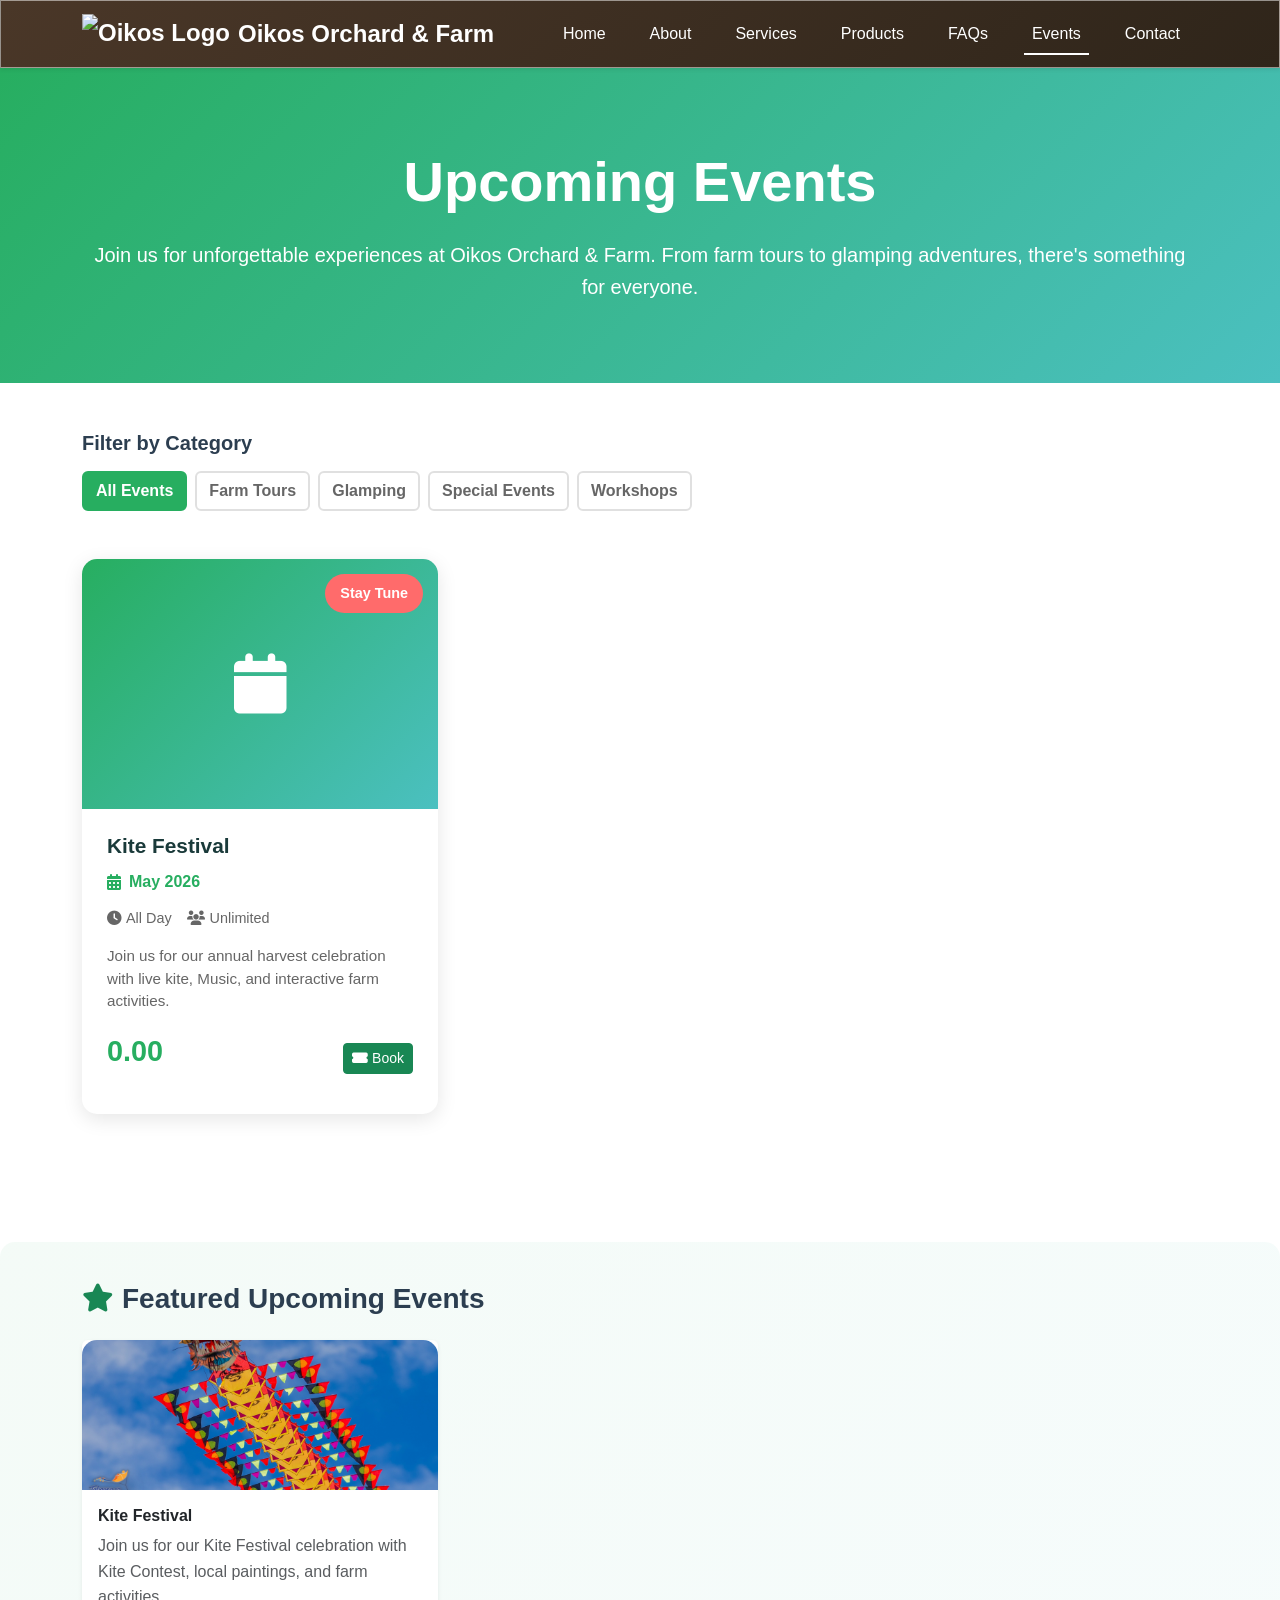
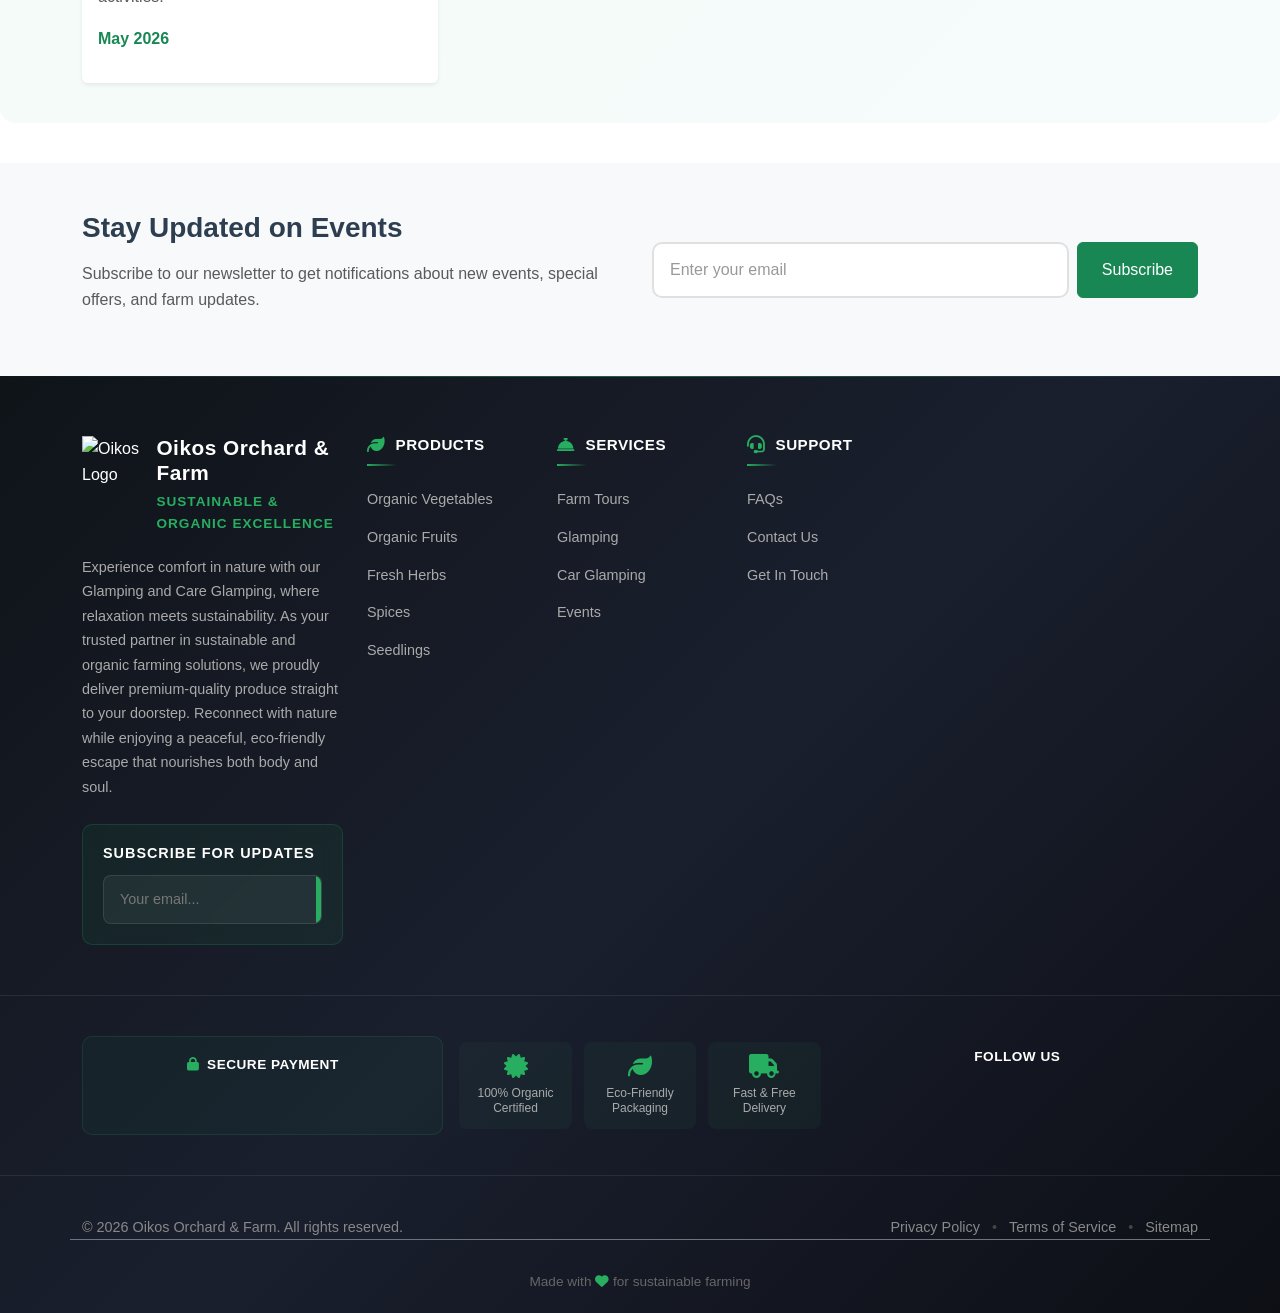
==== commit 8b1564b9: "1" ====
(no text change in the page or its own stylesheets)
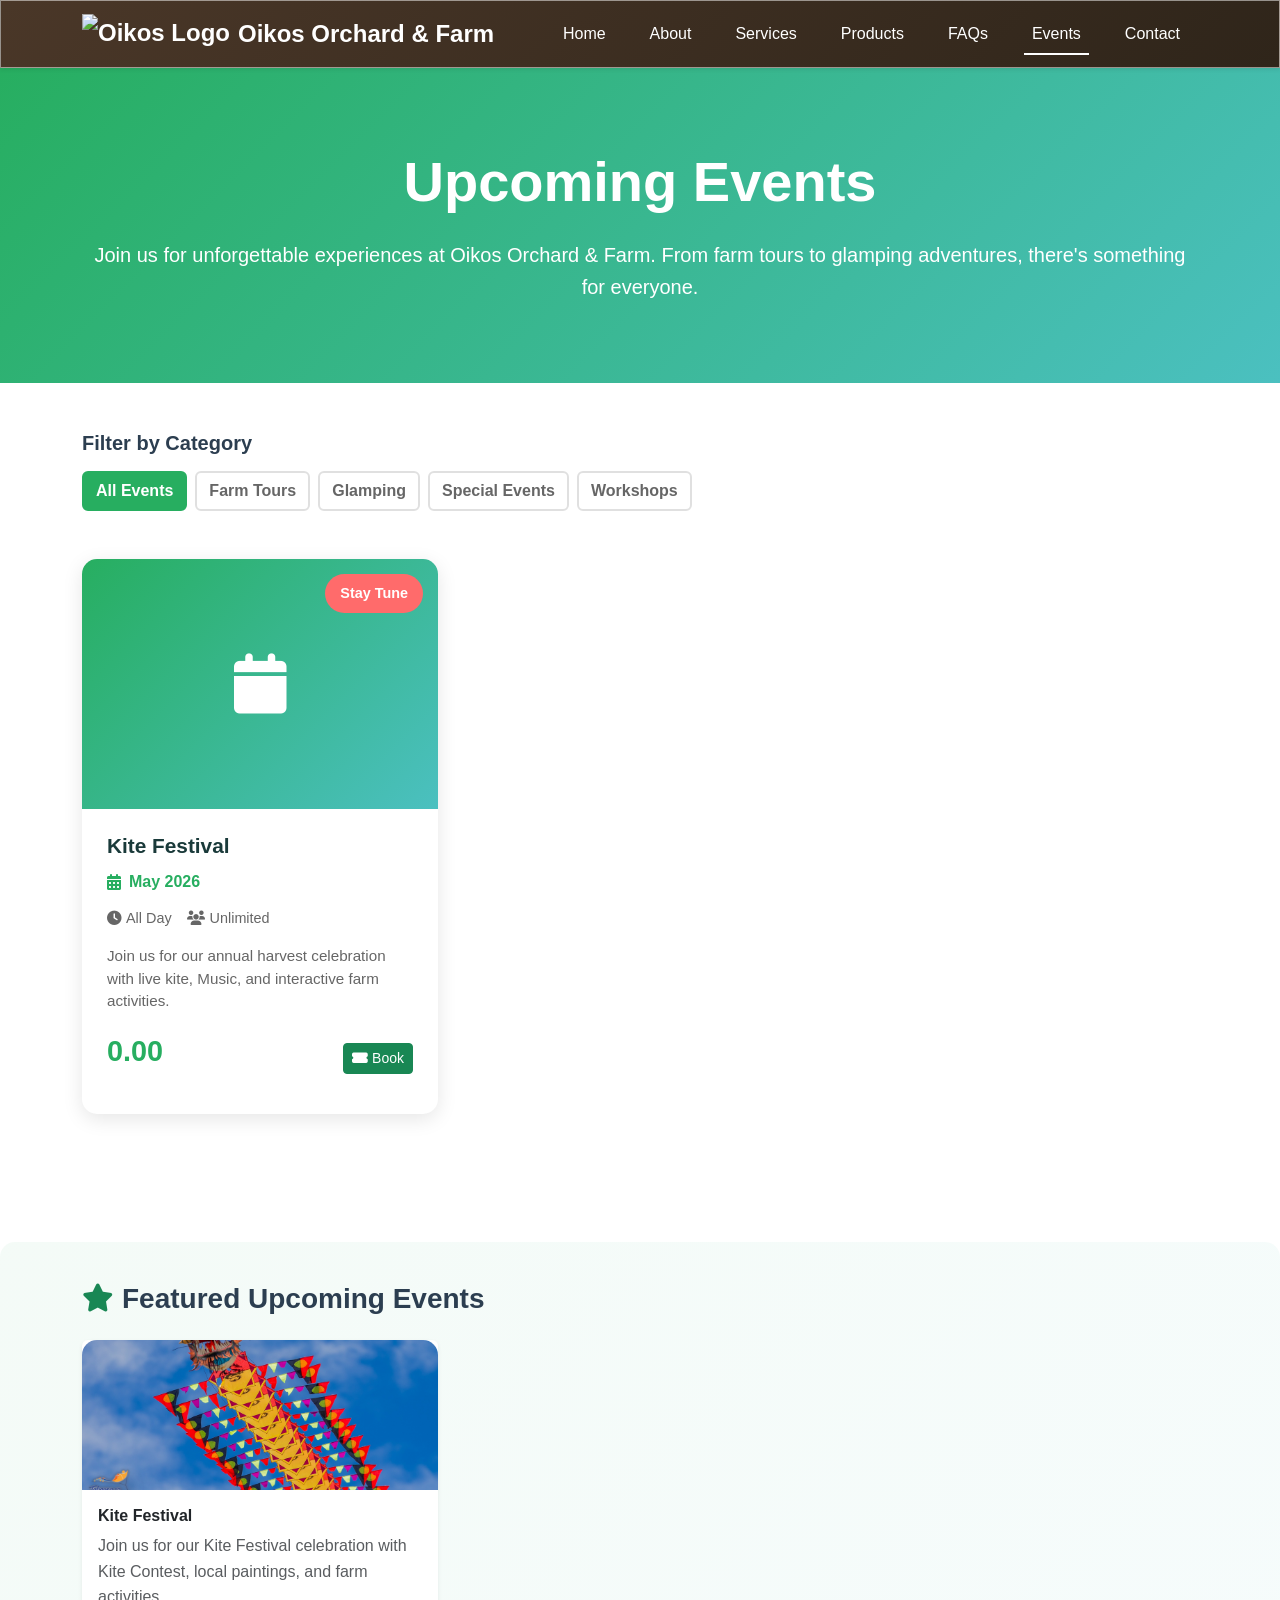
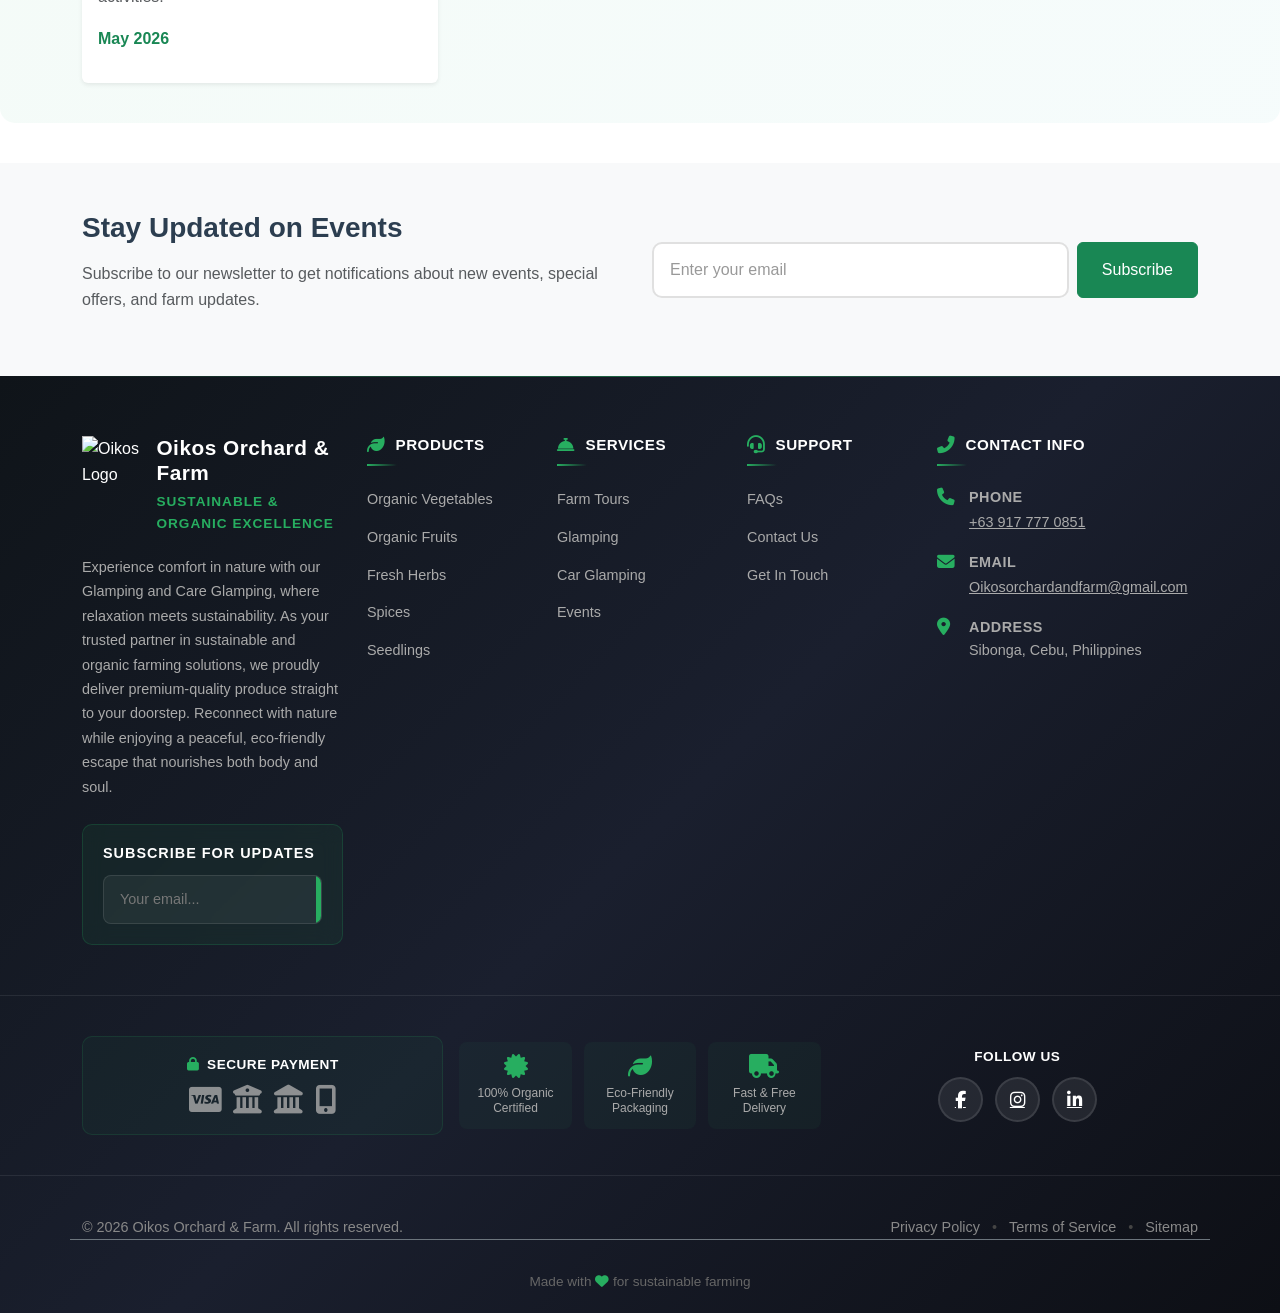
==== commit f1efda0d: "Add: Newsletter subscription integration to Formspree for Events page" ====
--- a/Events.html
+++ b/Events.html
@@ -204,8 +204,10 @@
                     <p class="text-muted">Subscribe to our newsletter to get notifications about new events, special offers, and farm updates.</p>
                 </div>
                 <div class="col-lg-6">
-                    <form id="newsLetterForm" class="d-flex gap-2">
-                        <input type="email" class="form-control" placeholder="Enter your email" required>
+                    <form action="https://formspree.io/f/mkraipzq" method="POST" id="newsLetterForm" class="d-flex gap-2">
+                        <input type="email" class="form-control" name="subscriber_email" placeholder="Enter your email" required>
+                        <input type="hidden" name="_subject" value="New Newsletter Subscriber">
+                        <input type="hidden" name="_captcha" value="false">
                         <button type="submit" class="btn btn-success px-4">Subscribe</button>
                     </form>
                 </div>
@@ -236,9 +238,11 @@
                             <!-- Newsletter -->
                             <div class="newsletter-section">
                                 <h6 class="newsletter-title">Subscribe for Updates</h6>
-                                <form class="newsletter-form" id="footerNewsletterForm">
+                                <form class="newsletter-form" action="https://formspree.io/f/mkraipzq" method="POST" id="footerNewsletterForm">
                                     <label for="footerNewsletterEmail" class="visually-hidden">Email Address</label>
-                                    <input type="email" id="footerNewsletterEmail" name="email" placeholder="Your email..." autocomplete="email" required>
+                                    <input type="email" id="footerNewsletterEmail" name="subscriber_email" placeholder="Your email..." autocomplete="email" required>
+                                    <input type="hidden" name="_subject" value="New Newsletter Subscriber">
+                                    <input type="hidden" name="_captcha" value="false">
                                     <button type="submit"><i class="fas fa-paper-plane"></i></button>
                                 </form>
                             </div>
@@ -593,12 +597,8 @@
             // Refresh calendar data every 30 minutes
             setInterval(fetchUnavailableDates, CACHE_DURATION);
             
-            // Newsletter form
-            document.getElementById('newsLetterForm').addEventListener('submit', function(e) {
-                e.preventDefault();
-                alert('Thank you for subscribing! You will receive event updates at your email.');
-                this.reset();
-            });
+            // Newsletter form submission - now handled by Formspree
+            // Form will automatically submit to https://formspree.io/f/mkraipzq
         });
     </script>
 </body>
